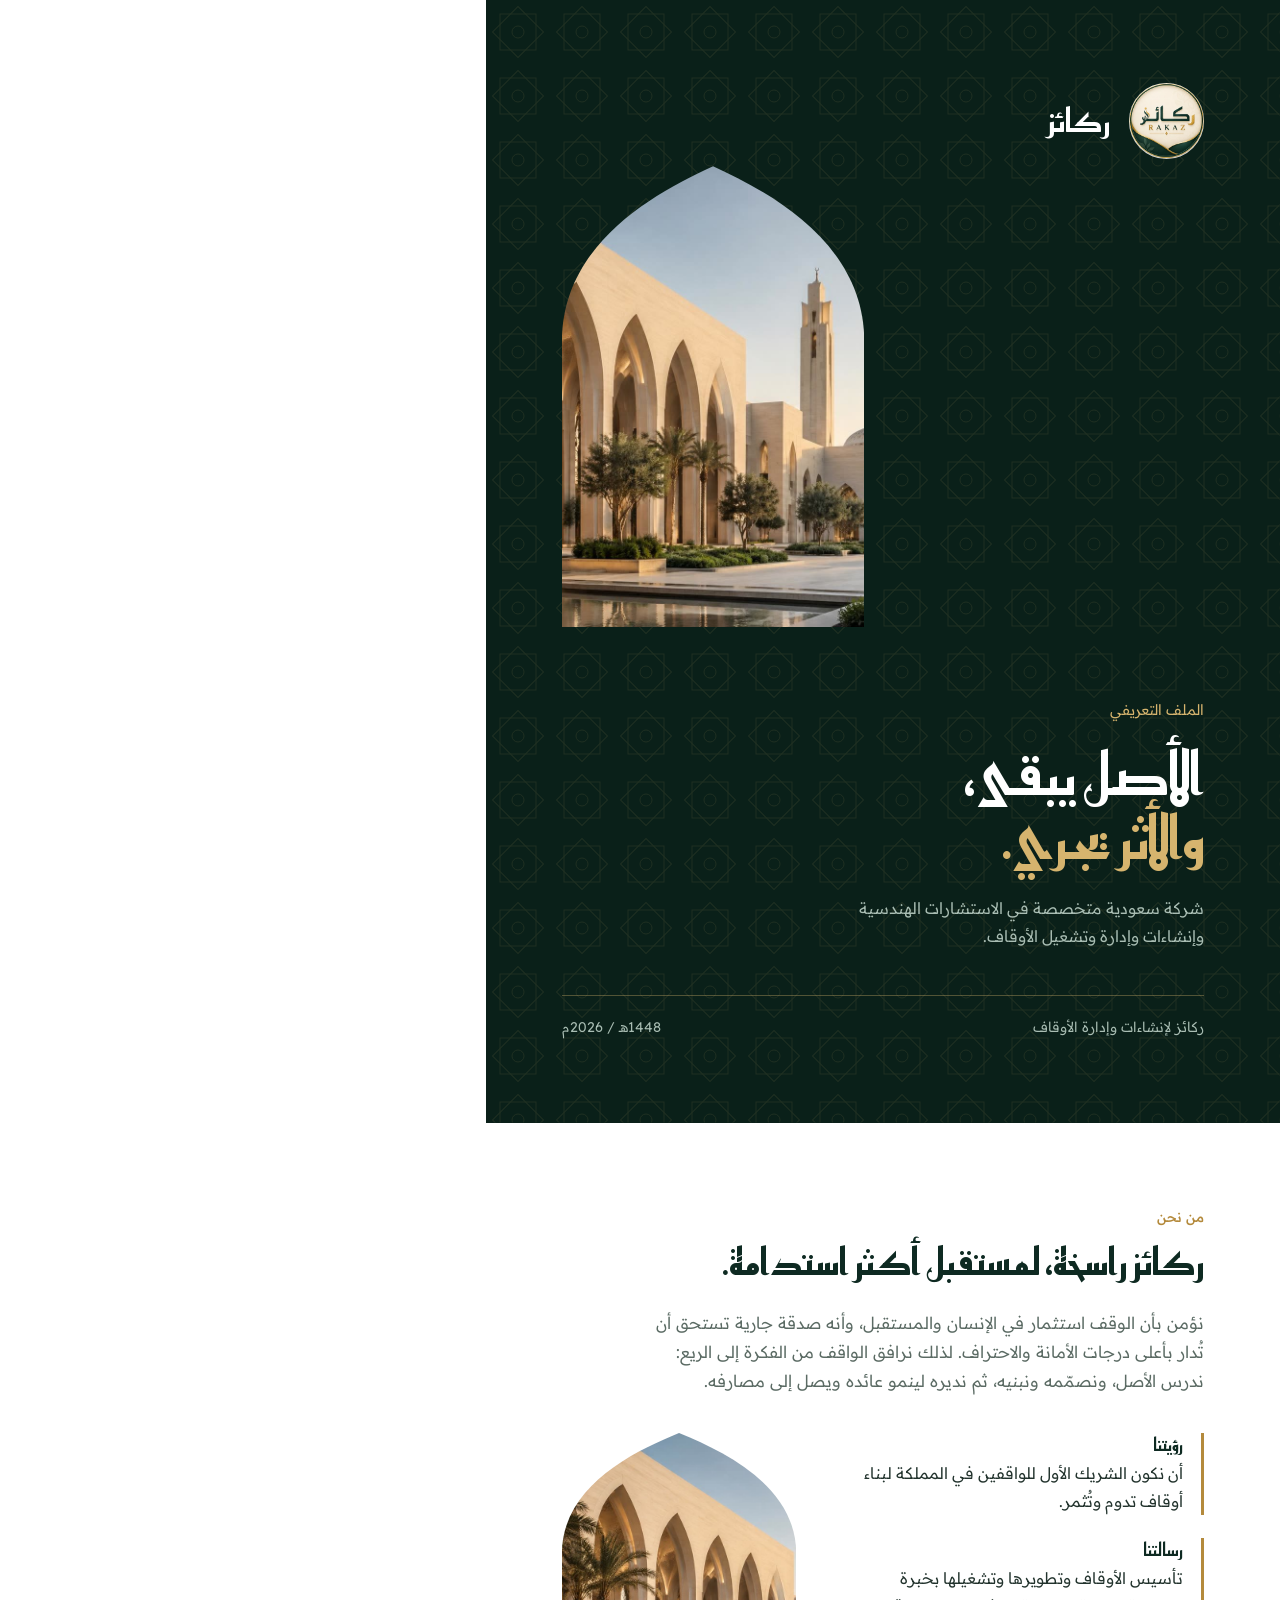
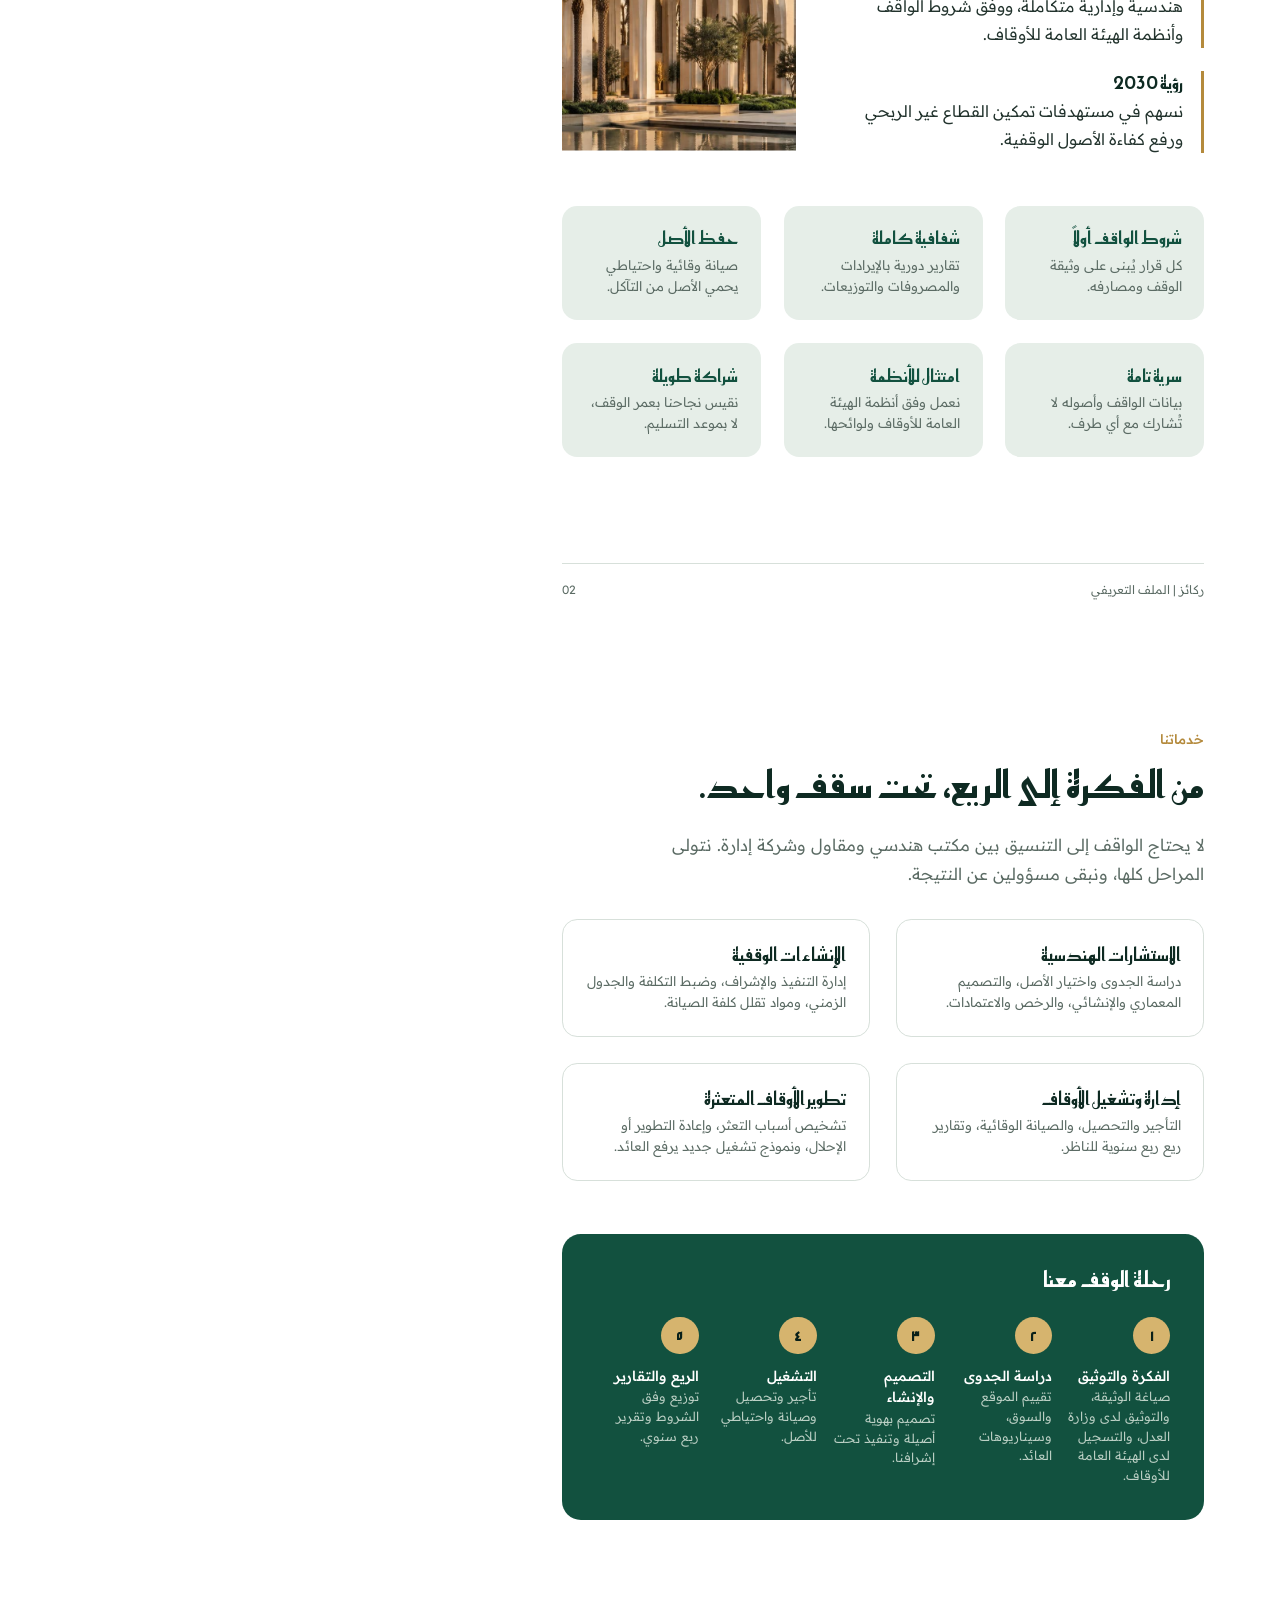
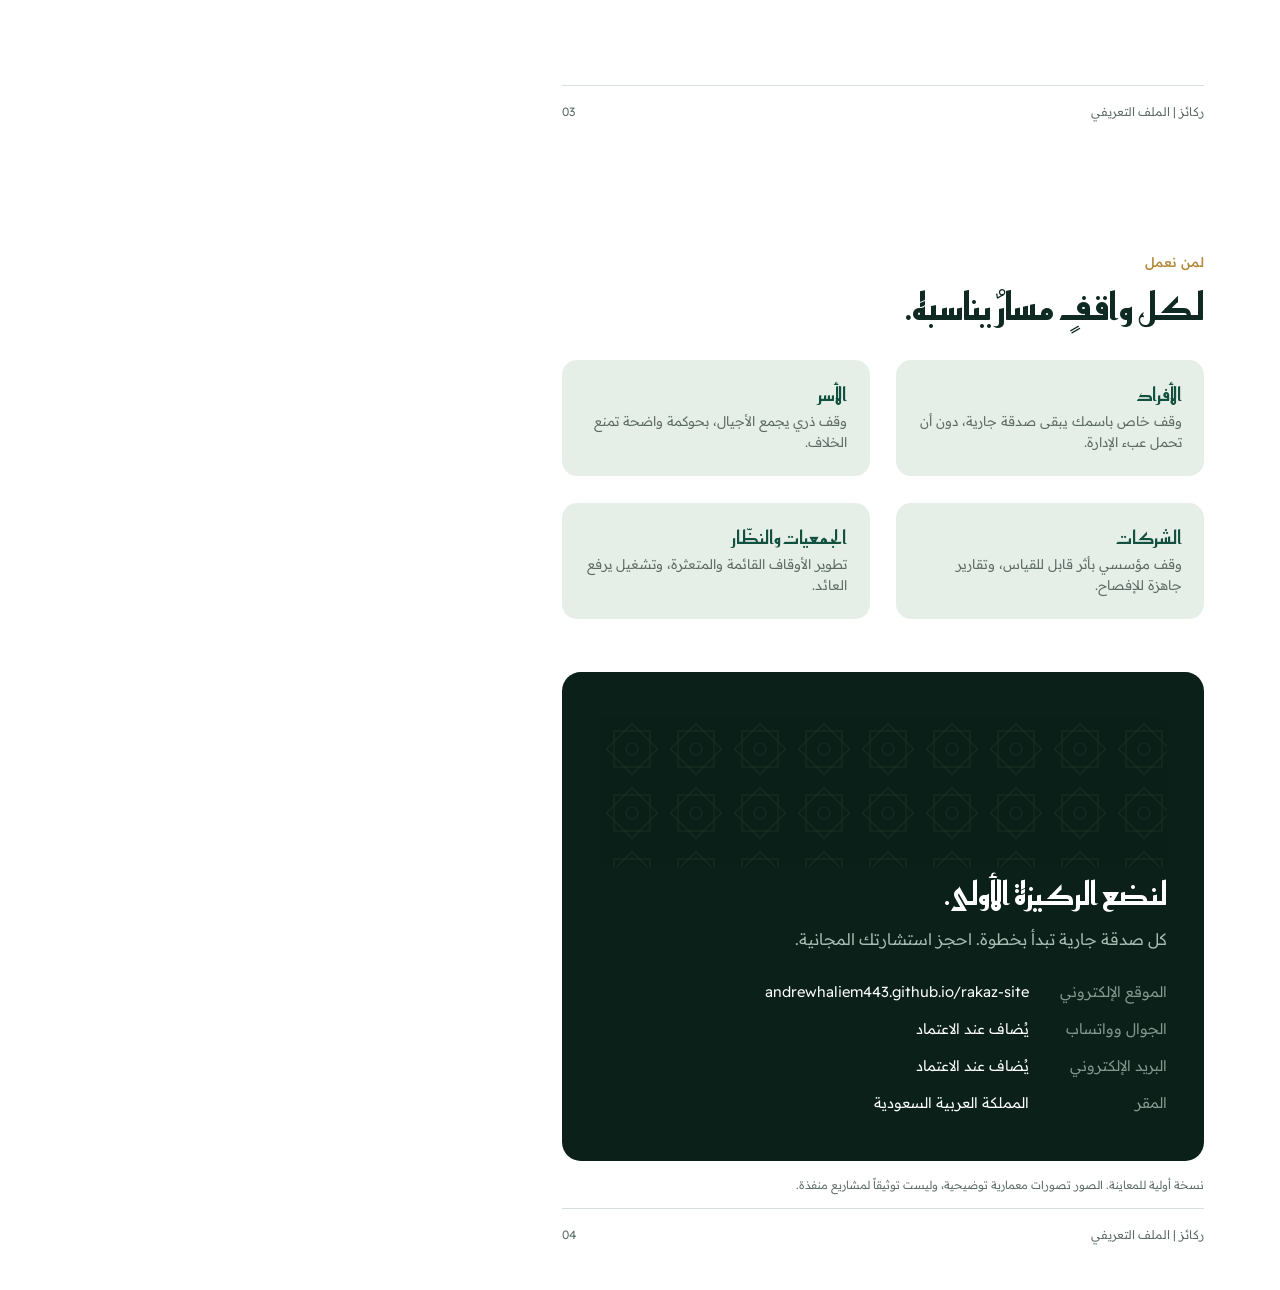
==== profile-src.html @ 399a4e0a "Add sector-inspired ideas: knowledge center, struggling awqaf service, official authorities, reward " ====
<!doctype html>
<html lang="ar" dir="rtl">
<head>
<meta charset="utf-8">
<title>ركائز | الملف التعريفي</title>
<link href="https://fonts.googleapis.com/css2?family=Reem+Kufi:wght@400..700&family=Readex+Pro:wght@300..600&display=swap" rel="stylesheet">
<style>
@page{size:A4;margin:0}
:root{--ink:#0e2a22;--emerald:#12513f;--deep:#0a2019;--brass:#b48a3c;--brass-2:#d6b46e;--sage:#e6eee8;--muted:#5b6b64;--line:#d7e0da}
*{box-sizing:border-box;margin:0;padding:0;-webkit-print-color-adjust:exact;print-color-adjust:exact}
body{font-family:"Readex Pro",sans-serif;color:#22332d;font-weight:350;font-size:12pt;line-height:1.75}
h1,h2,h3{font-family:"Reem Kufi",sans-serif;font-weight:600;color:var(--ink);line-height:1.2}
.page{width:210mm;height:297mm;position:relative;overflow:hidden;page-break-after:always;padding:22mm 20mm}
.page:last-child{page-break-after:auto}
.arch{clip-path:url(#arch)}
.pat{position:absolute;inset:0;width:100%;height:100%}
.foot{position:absolute;bottom:12mm;inset-inline:20mm;display:flex;justify-content:space-between;font-size:9pt;color:var(--muted);border-top:1px solid var(--line);padding-top:4mm}
/* cover */
.cover{background:var(--deep);color:#dfe8e2;display:flex;flex-direction:column;justify-content:flex-start}
.cover .txt{margin-top:auto;margin-bottom:12mm}
.cover .pat{opacity:.1}
.cover>*:not(.photo):not(.pat){position:relative}
.cover .top{display:flex;align-items:center;gap:5mm}
.cover .top img{width:20mm;height:20mm;border-radius:50%}
.cover .top b{font-family:"Reem Kufi";font-size:24pt;color:#fff;font-weight:500}
.cover .photo{position:absolute;top:44mm;left:20mm;width:80mm;height:122mm;background:url(img/hero.jpg) 38% center/cover}
.cover h1{color:#fff;font-size:44pt;line-height:1.1;max-width:95mm}
.cover h1 span{display:block;color:var(--brass-2)}
.cover .meta{display:flex;justify-content:space-between;font-size:10.5pt;color:#a9bdb3;border-top:1px solid rgba(214,180,110,.35);padding-top:5mm}
/* inner */
.kicker{font-size:10pt;color:var(--brass);font-weight:500;margin-bottom:3mm}
h2{font-size:28pt;margin-bottom:6mm}
.lead{font-size:12.5pt;color:var(--muted);max-width:150mm}
.two{display:grid;grid-template-columns:1fr 62mm;gap:12mm;margin-top:10mm;align-items:start}
.two .img{height:84mm;background:url(img/arches.jpg) center/cover}
.vm{display:grid;gap:6mm}
.vm div{border-inline-start:2.5pt solid var(--brass);padding-inline-start:5mm}
.vm h3{font-size:14pt;margin-bottom:1mm}
.vals{display:grid;grid-template-columns:repeat(3,1fr);gap:6mm;margin-top:14mm}
.vals div{background:var(--sage);border-radius:4mm;padding:6mm}
.vals h3{font-size:13pt;color:var(--emerald);margin-bottom:1.5mm}
.vals p{font-size:10pt;color:var(--muted);line-height:1.6}
.svcs{display:grid;grid-template-columns:1fr 1fr;gap:7mm;margin-top:8mm}
.svcs div{border:1px solid var(--line);border-radius:4mm;padding:6mm}
.svcs h3{font-size:14pt;margin-bottom:1.5mm}
.svcs p{font-size:10pt;color:var(--muted);line-height:1.6}
.journey{margin-top:14mm;background:var(--emerald);border-radius:5mm;padding:9mm;color:#dfe8e2}
.journey h3{color:#fff;font-size:16pt;margin-bottom:6mm}
.steps{display:grid;grid-template-columns:repeat(5,1fr);gap:4mm}
.steps div{font-size:9.5pt;line-height:1.55;color:#bcd0c5}
.steps b{display:grid;place-items:center;width:10mm;height:10mm;border-radius:50%;background:var(--brass-2);color:var(--deep);font-family:"Reem Kufi";font-size:12pt;margin-bottom:3mm}
.steps strong{display:block;color:#fff;font-weight:500;font-size:10.5pt}
.aud{display:grid;grid-template-columns:1fr 1fr;gap:7mm;margin-top:8mm}
.aud div{padding:6mm;border-radius:4mm;background:var(--sage)}
.aud h3{font-size:14pt;color:var(--emerald);margin-bottom:1.5mm}
.aud p{font-size:10pt;color:var(--muted);line-height:1.6}
.close{margin-top:14mm;background:var(--deep);color:#dfe8e2;border-radius:5mm;padding:12mm 10mm;position:relative;overflow:hidden}
.close .pat{opacity:.1}
.close>*{position:relative}
.close h2{color:#fff;font-size:24pt;margin-bottom:3mm}
.close p{color:#a9bdb3}
.close dl{display:grid;grid-template-columns:auto 1fr;gap:3mm 8mm;margin-top:7mm;font-size:11pt}
.close dt{color:#86998f}.close dd{color:#fff}
.note{font-size:8.5pt;color:var(--muted);margin-top:4mm}
</style>
</head>
<body>
<svg width="0" height="0" style="position:absolute" aria-hidden="true">
  <clipPath id="arch" clipPathUnits="objectBoundingBox"><path d="M0,1 L0,.38 C0,.17 .3,.06 .5,0 C.7,.06 1,.17 1,.38 L1,1 Z"/></clipPath>
  <pattern id="khatam" width="64" height="64" patternUnits="userSpaceOnUse"><g fill="none" stroke="#d6b46e" stroke-width="1"><rect x="14" y="14" width="36" height="36"/><rect x="14" y="14" width="36" height="36" transform="rotate(45 32 32)"/><circle cx="32" cy="32" r="6"/></g></pattern>
</svg>

<section class="page cover">
  <svg class="pat"><rect width="100%" height="100%" fill="url(#khatam)"/></svg>
  <div class="top"><img src="img/logo.jpg" alt=""><b>ركائز</b></div>
  <div class="photo arch"></div>
  <div class="txt">
    <p style="color:var(--brass-2);font-size:11pt;margin-bottom:5mm">الملف التعريفي</p>
    <h1>الأصل يبقى،<span>والأثر يجري.</span></h1>
    <p style="max-width:95mm;margin-top:6mm;color:#a9bdb3">شركة سعودية متخصصة في الاستشارات الهندسية وإنشاءات وإدارة وتشغيل الأوقاف.</p>
  </div>
  <div class="meta"><span>ركائز لإنشاءات وإدارة الأوقاف</span><span>1448هـ / 2026م</span></div>
</section>

<section class="page">
  <p class="kicker">من نحن</p>
  <h2>ركائز راسخة، لمستقبل أكثر استدامة.</h2>
  <p class="lead">نؤمن بأن الوقف استثمار في الإنسان والمستقبل، وأنه صدقة جارية تستحق أن تُدار بأعلى درجات الأمانة والاحتراف. لذلك نرافق الواقف من الفكرة إلى الريع: ندرس الأصل، ونصمّمه ونبنيه، ثم نديره لينمو عائده ويصل إلى مصارفه.</p>
  <div class="two">
    <div class="vm">
      <div><h3>رؤيتنا</h3><p>أن نكون الشريك الأول للواقفين في المملكة لبناء أوقاف تدوم وتُثمر.</p></div>
      <div><h3>رسالتنا</h3><p>تأسيس الأوقاف وتطويرها وتشغيلها بخبرة هندسية وإدارية متكاملة، ووفق شروط الواقف وأنظمة الهيئة العامة للأوقاف.</p></div>
      <div><h3>رؤية 2030</h3><p>نسهم في مستهدفات تمكين القطاع غير الربحي ورفع كفاءة الأصول الوقفية.</p></div>
    </div>
    <div class="img arch"></div>
  </div>
  <div class="vals">
    <div><h3>شروط الواقف أولاً</h3><p>كل قرار يُبنى على وثيقة الوقف ومصارفه.</p></div>
    <div><h3>شفافية كاملة</h3><p>تقارير دورية بالإيرادات والمصروفات والتوزيعات.</p></div>
    <div><h3>حفظ الأصل</h3><p>صيانة وقائية واحتياطي يحمي الأصل من التآكل.</p></div>
    <div><h3>سرية تامة</h3><p>بيانات الواقف وأصوله لا تُشارك مع أي طرف.</p></div>
    <div><h3>امتثال للأنظمة</h3><p>نعمل وفق أنظمة الهيئة العامة للأوقاف ولوائحها.</p></div>
    <div><h3>شراكة طويلة</h3><p>نقيس نجاحنا بعمر الوقف، لا بموعد التسليم.</p></div>
  </div>
  <div class="foot"><span>ركائز | الملف التعريفي</span><span>02</span></div>
</section>

<section class="page">
  <p class="kicker">خدماتنا</p>
  <h2>من الفكرة إلى الريع، تحت سقف واحد.</h2>
  <p class="lead">لا يحتاج الواقف إلى التنسيق بين مكتب هندسي ومقاول وشركة إدارة. نتولى المراحل كلها، ونبقى مسؤولين عن النتيجة.</p>
  <div class="svcs">
    <div><h3>الاستشارات الهندسية</h3><p>دراسة الجدوى واختيار الأصل، والتصميم المعماري والإنشائي، والرخص والاعتمادات.</p></div>
    <div><h3>الإنشاءات الوقفية</h3><p>إدارة التنفيذ والإشراف، وضبط التكلفة والجدول الزمني، ومواد تقلل كلفة الصيانة.</p></div>
    <div><h3>إدارة وتشغيل الأوقاف</h3><p>التأجير والتحصيل، والصيانة الوقائية، وتقارير ريع ربع سنوية للناظر.</p></div>
    <div><h3>تطوير الأوقاف المتعثرة</h3><p>تشخيص أسباب التعثر، وإعادة التطوير أو الإحلال، ونموذج تشغيل جديد يرفع العائد.</p></div>
  </div>
  <div class="journey">
    <h3>رحلة الوقف معنا</h3>
    <div class="steps">
      <div><b>١</b><strong>الفكرة والتوثيق</strong>صياغة الوثيقة، والتوثيق لدى وزارة العدل، والتسجيل لدى الهيئة العامة للأوقاف.</div>
      <div><b>٢</b><strong>دراسة الجدوى</strong>تقييم الموقع والسوق، وسيناريوهات العائد.</div>
      <div><b>٣</b><strong>التصميم والإنشاء</strong>تصميم بهوية أصيلة وتنفيذ تحت إشرافنا.</div>
      <div><b>٤</b><strong>التشغيل</strong>تأجير وتحصيل وصيانة واحتياطي للأصل.</div>
      <div><b>٥</b><strong>الريع والتقارير</strong>توزيع وفق الشروط وتقرير ربع سنوي.</div>
    </div>
  </div>
  <div class="foot"><span>ركائز | الملف التعريفي</span><span>03</span></div>
</section>

<section class="page">
  <p class="kicker">لمن نعمل</p>
  <h2>لكل واقفٍ مسارٌ يناسبه.</h2>
  <div class="aud">
    <div><h3>الأفراد</h3><p>وقف خاص باسمك يبقى صدقة جارية، دون أن تحمل عبء الإدارة.</p></div>
    <div><h3>الأسر</h3><p>وقف ذري يجمع الأجيال، بحوكمة واضحة تمنع الخلاف.</p></div>
    <div><h3>الشركات</h3><p>وقف مؤسسي بأثر قابل للقياس، وتقارير جاهزة للإفصاح.</p></div>
    <div><h3>الجمعيات والنظّار</h3><p>تطوير الأوقاف القائمة والمتعثرة، وتشغيل يرفع العائد.</p></div>
  </div>
  <div class="close">
    <svg class="pat"><rect width="100%" height="100%" fill="url(#khatam)"/></svg>
    <h2>لنضع الركيزة الأولى.</h2>
    <p>كل صدقة جارية تبدأ بخطوة. احجز استشارتك المجانية.</p>
    <dl>
      <dt>الموقع الإلكتروني</dt><dd dir="ltr" style="text-align:right">andrewhaliem443.github.io/rakaz-site</dd>
      <dt>الجوال وواتساب</dt><dd>يُضاف عند الاعتماد</dd>
      <dt>البريد الإلكتروني</dt><dd>يُضاف عند الاعتماد</dd>
      <dt>المقر</dt><dd>المملكة العربية السعودية</dd>
    </dl>
  </div>
  <p class="note">نسخة أولية للمعاينة. الصور تصورات معمارية توضيحية، وليست توثيقاً لمشاريع منفذة.</p>
  <div class="foot"><span>ركائز | الملف التعريفي</span><span>04</span></div>
</section>
</body>
</html>
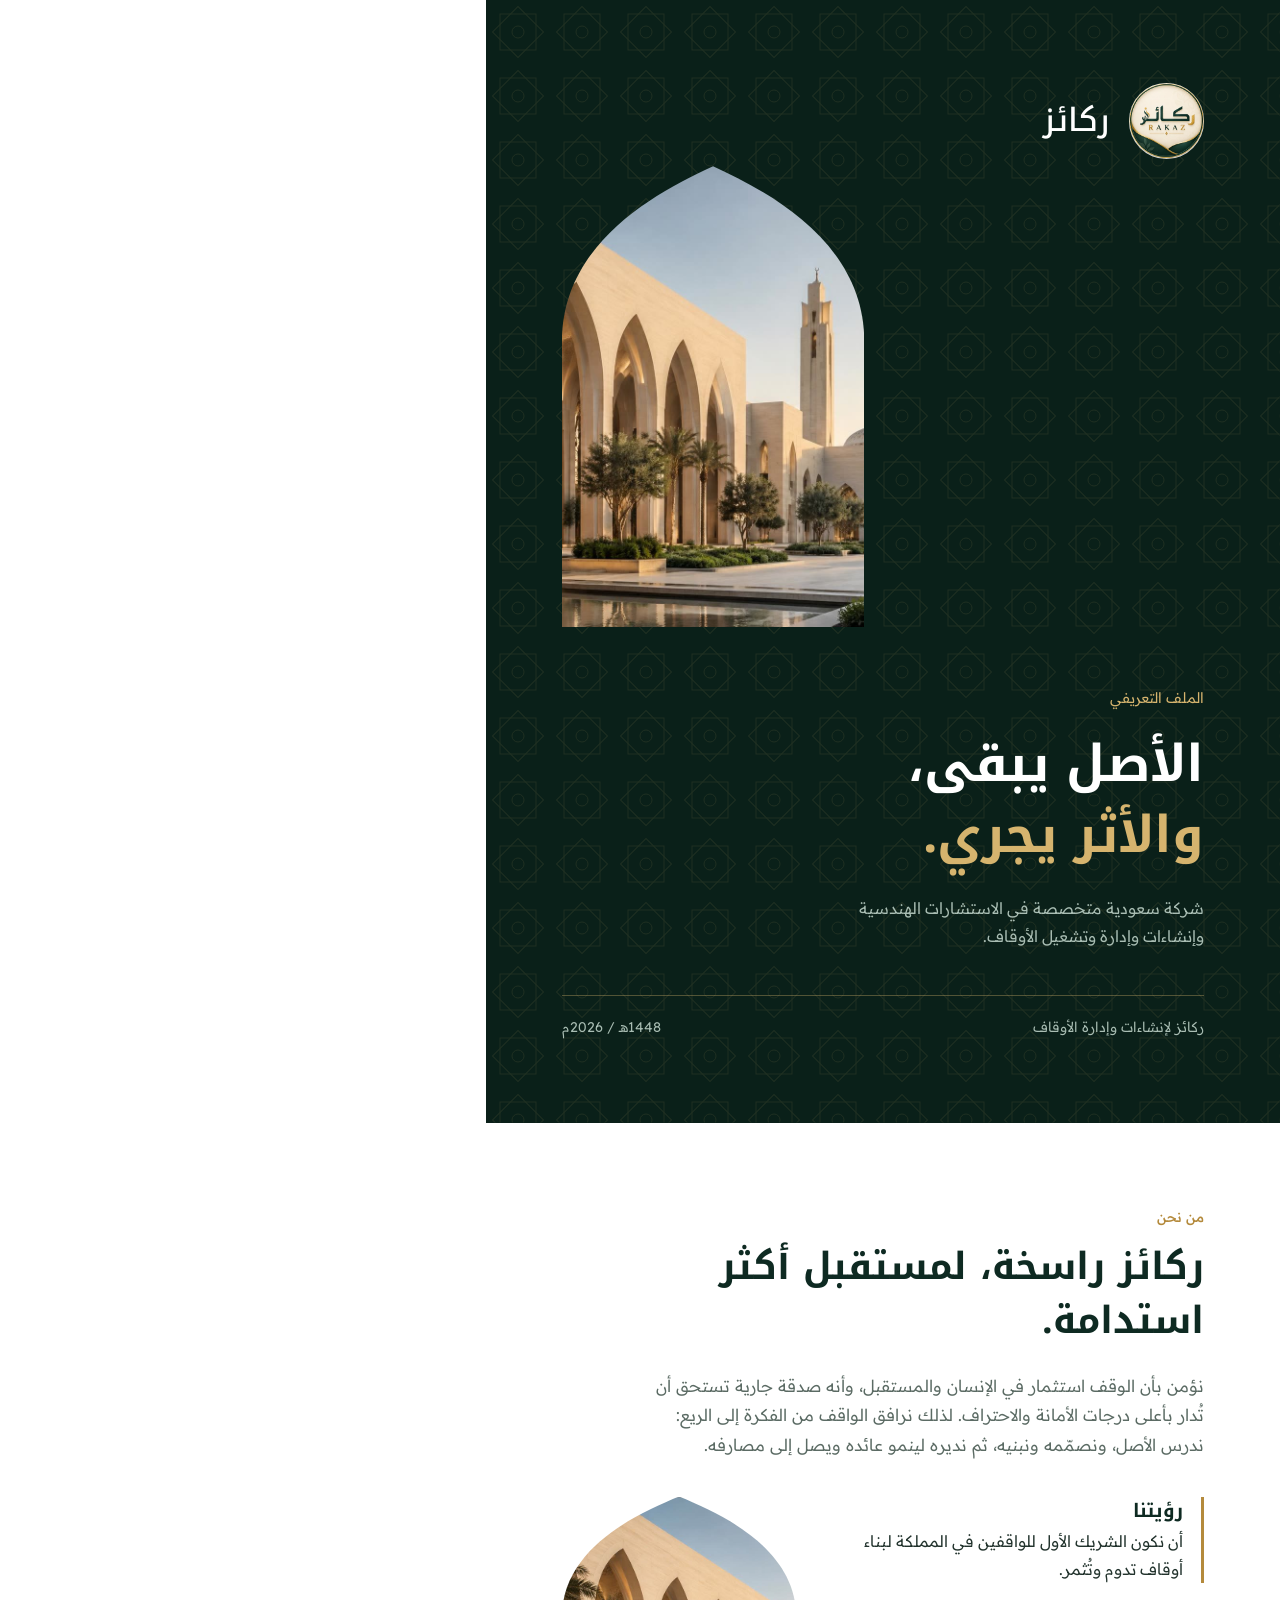
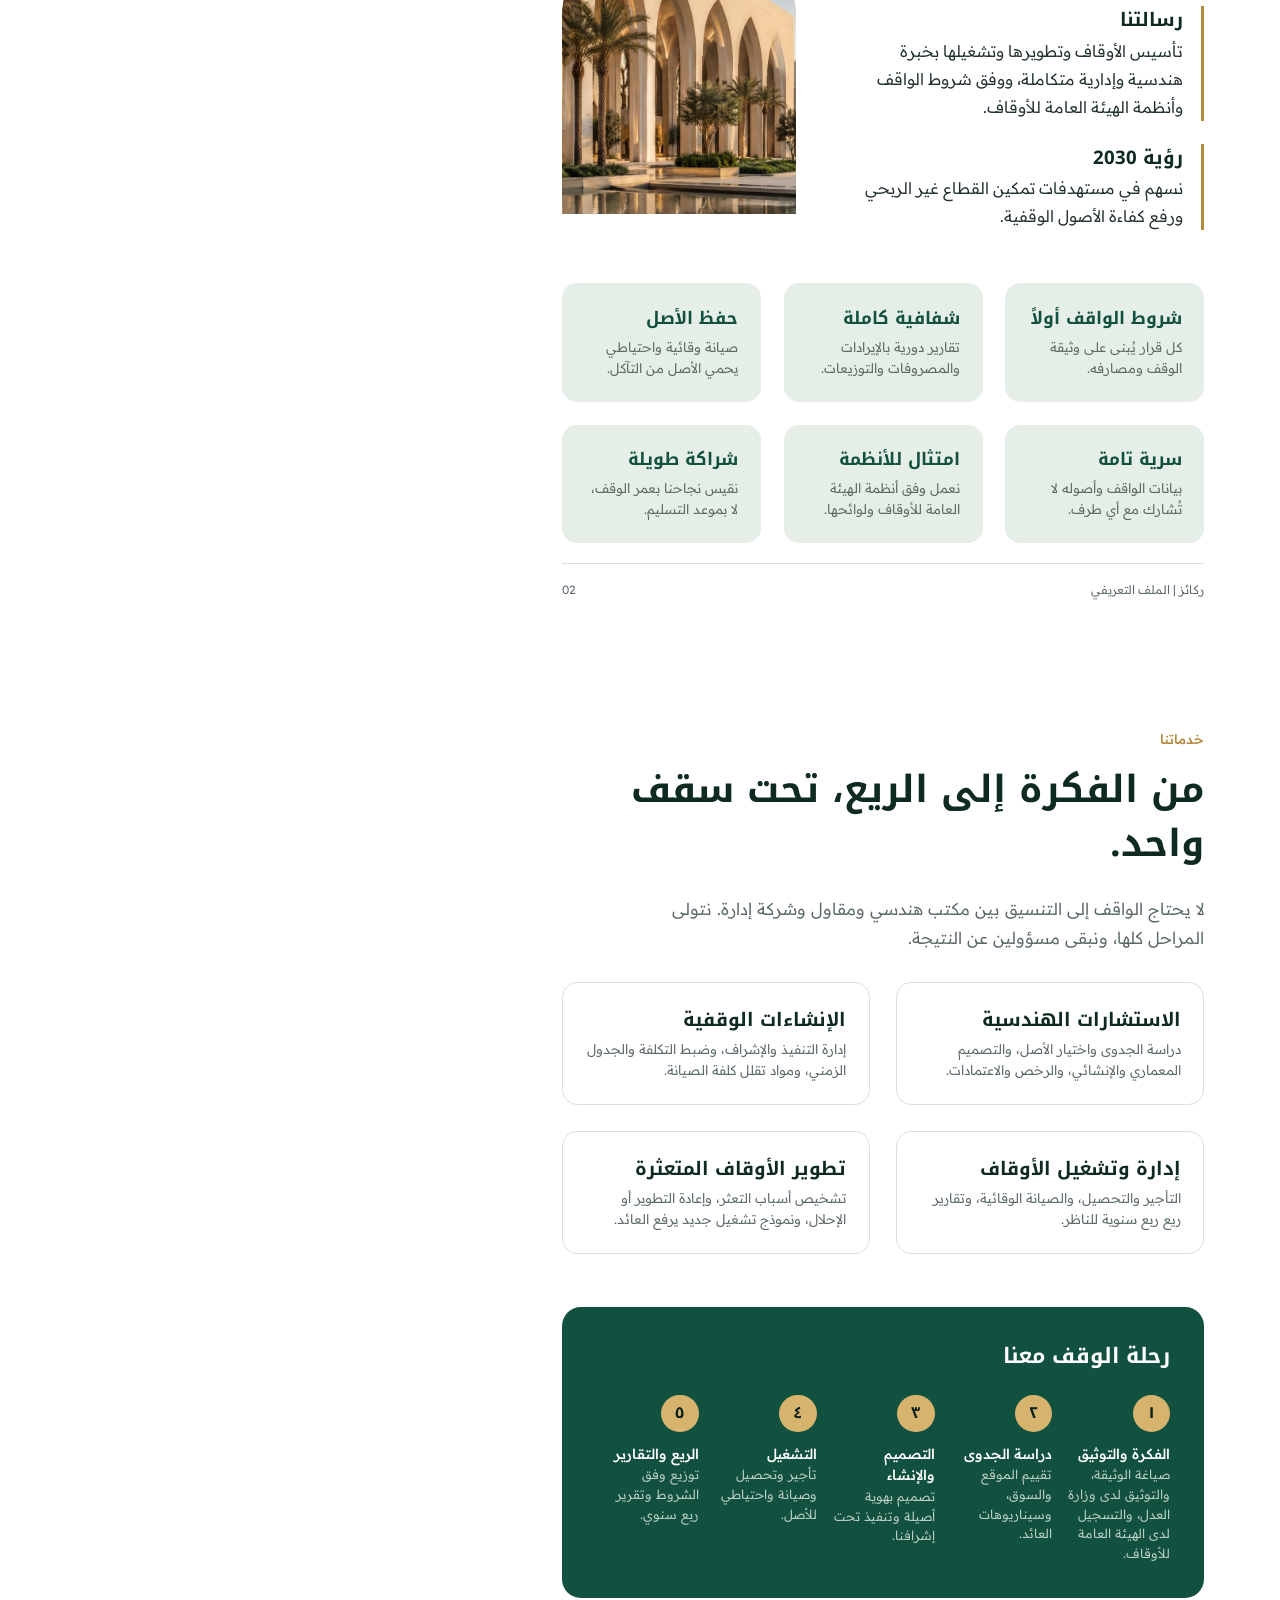
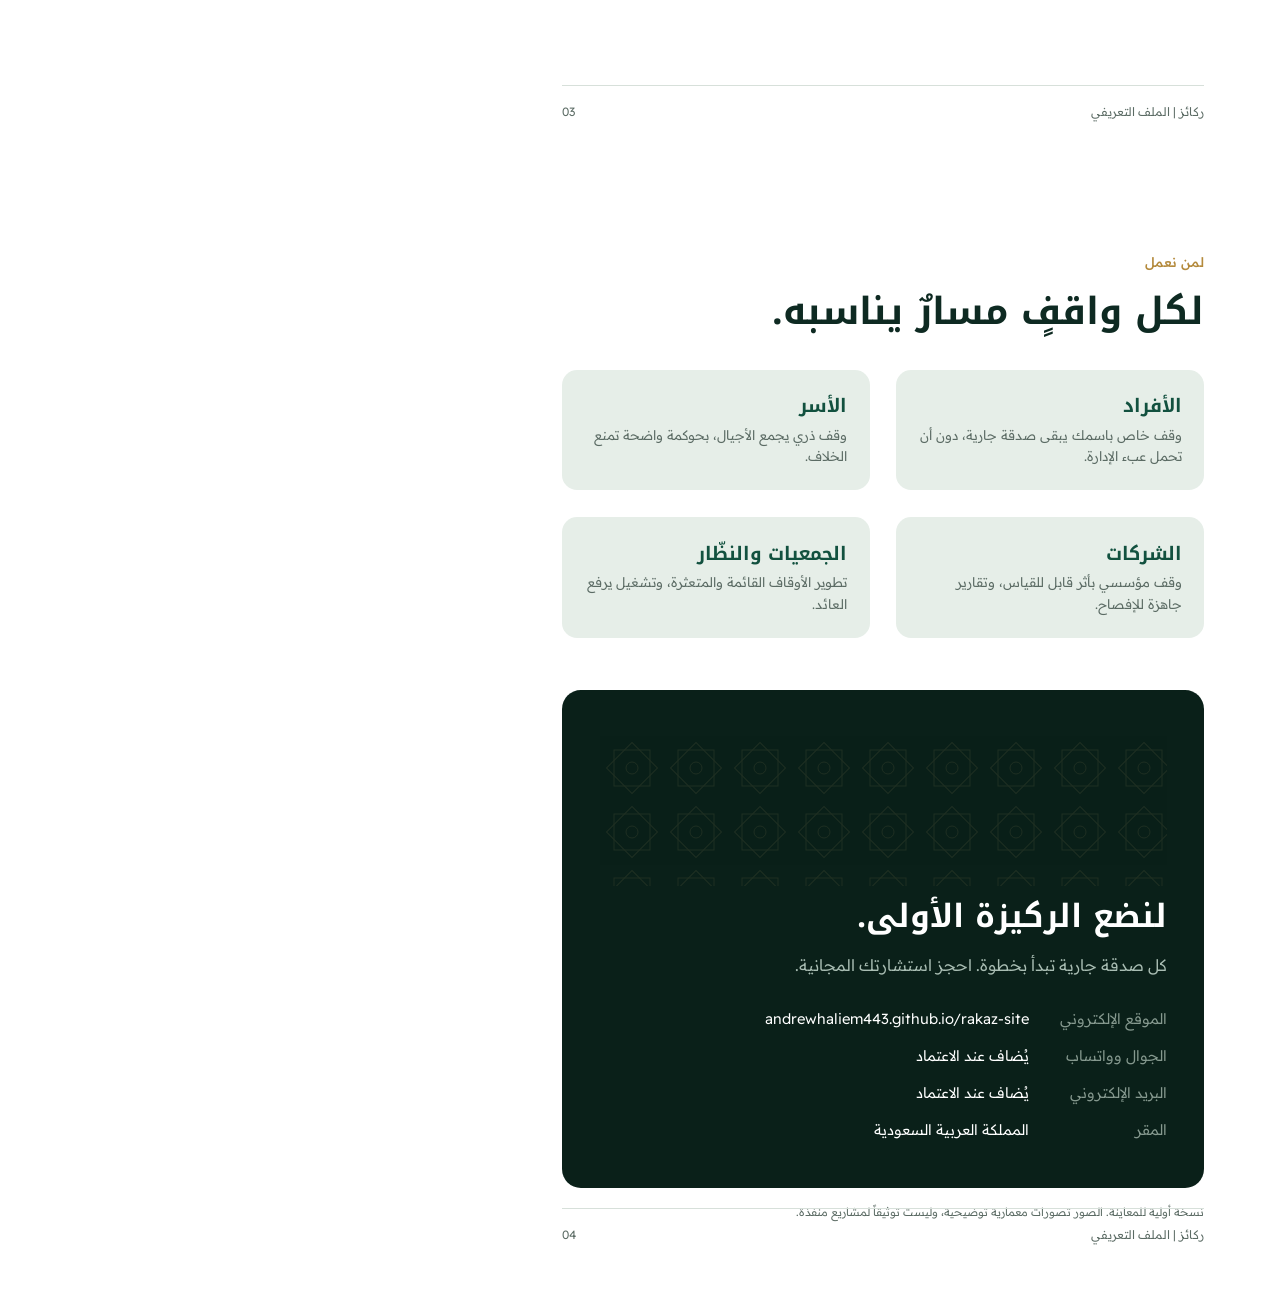
==== commit b047d7a4: "Switch headings to simpler Noto Kufi Arabic Co-Authored-By: Claude Opus 5.5 (1M context) <noreply@an" ====
--- a/profile-src.html
+++ b/profile-src.html
@@ -3,13 +3,13 @@
 <head>
 <meta charset="utf-8">
 <title>ركائز | الملف التعريفي</title>
-<link href="https://fonts.googleapis.com/css2?family=Reem+Kufi:wght@400..700&family=Readex+Pro:wght@300..600&display=swap" rel="stylesheet">
+<link href="https://fonts.googleapis.com/css2?family=Noto+Kufi+Arabic:wght@400..800&family=Readex+Pro:wght@300..600&display=swap" rel="stylesheet">
 <style>
 @page{size:A4;margin:0}
 :root{--ink:#0e2a22;--emerald:#12513f;--deep:#0a2019;--brass:#b48a3c;--brass-2:#d6b46e;--sage:#e6eee8;--muted:#5b6b64;--line:#d7e0da}
 *{box-sizing:border-box;margin:0;padding:0;-webkit-print-color-adjust:exact;print-color-adjust:exact}
 body{font-family:"Readex Pro",sans-serif;color:#22332d;font-weight:350;font-size:12pt;line-height:1.75}
-h1,h2,h3{font-family:"Reem Kufi",sans-serif;font-weight:600;color:var(--ink);line-height:1.2}
+h1,h2,h3{font-family:"Noto Kufi Arabic",sans-serif;font-weight:700;color:var(--ink);line-height:1.45}
 .page{width:210mm;height:297mm;position:relative;overflow:hidden;page-break-after:always;padding:22mm 20mm}
 .page:last-child{page-break-after:auto}
 .arch{clip-path:url(#arch)}
@@ -22,9 +22,9 @@
 .cover>*:not(.photo):not(.pat){position:relative}
 .cover .top{display:flex;align-items:center;gap:5mm}
 .cover .top img{width:20mm;height:20mm;border-radius:50%}
-.cover .top b{font-family:"Reem Kufi";font-size:24pt;color:#fff;font-weight:500}
+.cover .top b{font-family:"Noto Kufi Arabic";font-size:24pt;color:#fff;font-weight:500}
 .cover .photo{position:absolute;top:44mm;left:20mm;width:80mm;height:122mm;background:url(img/hero.jpg) 38% center/cover}
-.cover h1{color:#fff;font-size:44pt;line-height:1.1;max-width:95mm}
+.cover h1{color:#fff;font-size:38pt;line-height:1.4;max-width:110mm}
 .cover h1 span{display:block;color:var(--brass-2)}
 .cover .meta{display:flex;justify-content:space-between;font-size:10.5pt;color:#a9bdb3;border-top:1px solid rgba(214,180,110,.35);padding-top:5mm}
 /* inner */
@@ -48,7 +48,7 @@
 .journey h3{color:#fff;font-size:16pt;margin-bottom:6mm}
 .steps{display:grid;grid-template-columns:repeat(5,1fr);gap:4mm}
 .steps div{font-size:9.5pt;line-height:1.55;color:#bcd0c5}
-.steps b{display:grid;place-items:center;width:10mm;height:10mm;border-radius:50%;background:var(--brass-2);color:var(--deep);font-family:"Reem Kufi";font-size:12pt;margin-bottom:3mm}
+.steps b{display:grid;place-items:center;width:10mm;height:10mm;border-radius:50%;background:var(--brass-2);color:var(--deep);font-family:"Noto Kufi Arabic";font-size:12pt;margin-bottom:3mm}
 .steps strong{display:block;color:#fff;font-weight:500;font-size:10.5pt}
 .aud{display:grid;grid-template-columns:1fr 1fr;gap:7mm;margin-top:8mm}
 .aud div{padding:6mm;border-radius:4mm;background:var(--sage)}
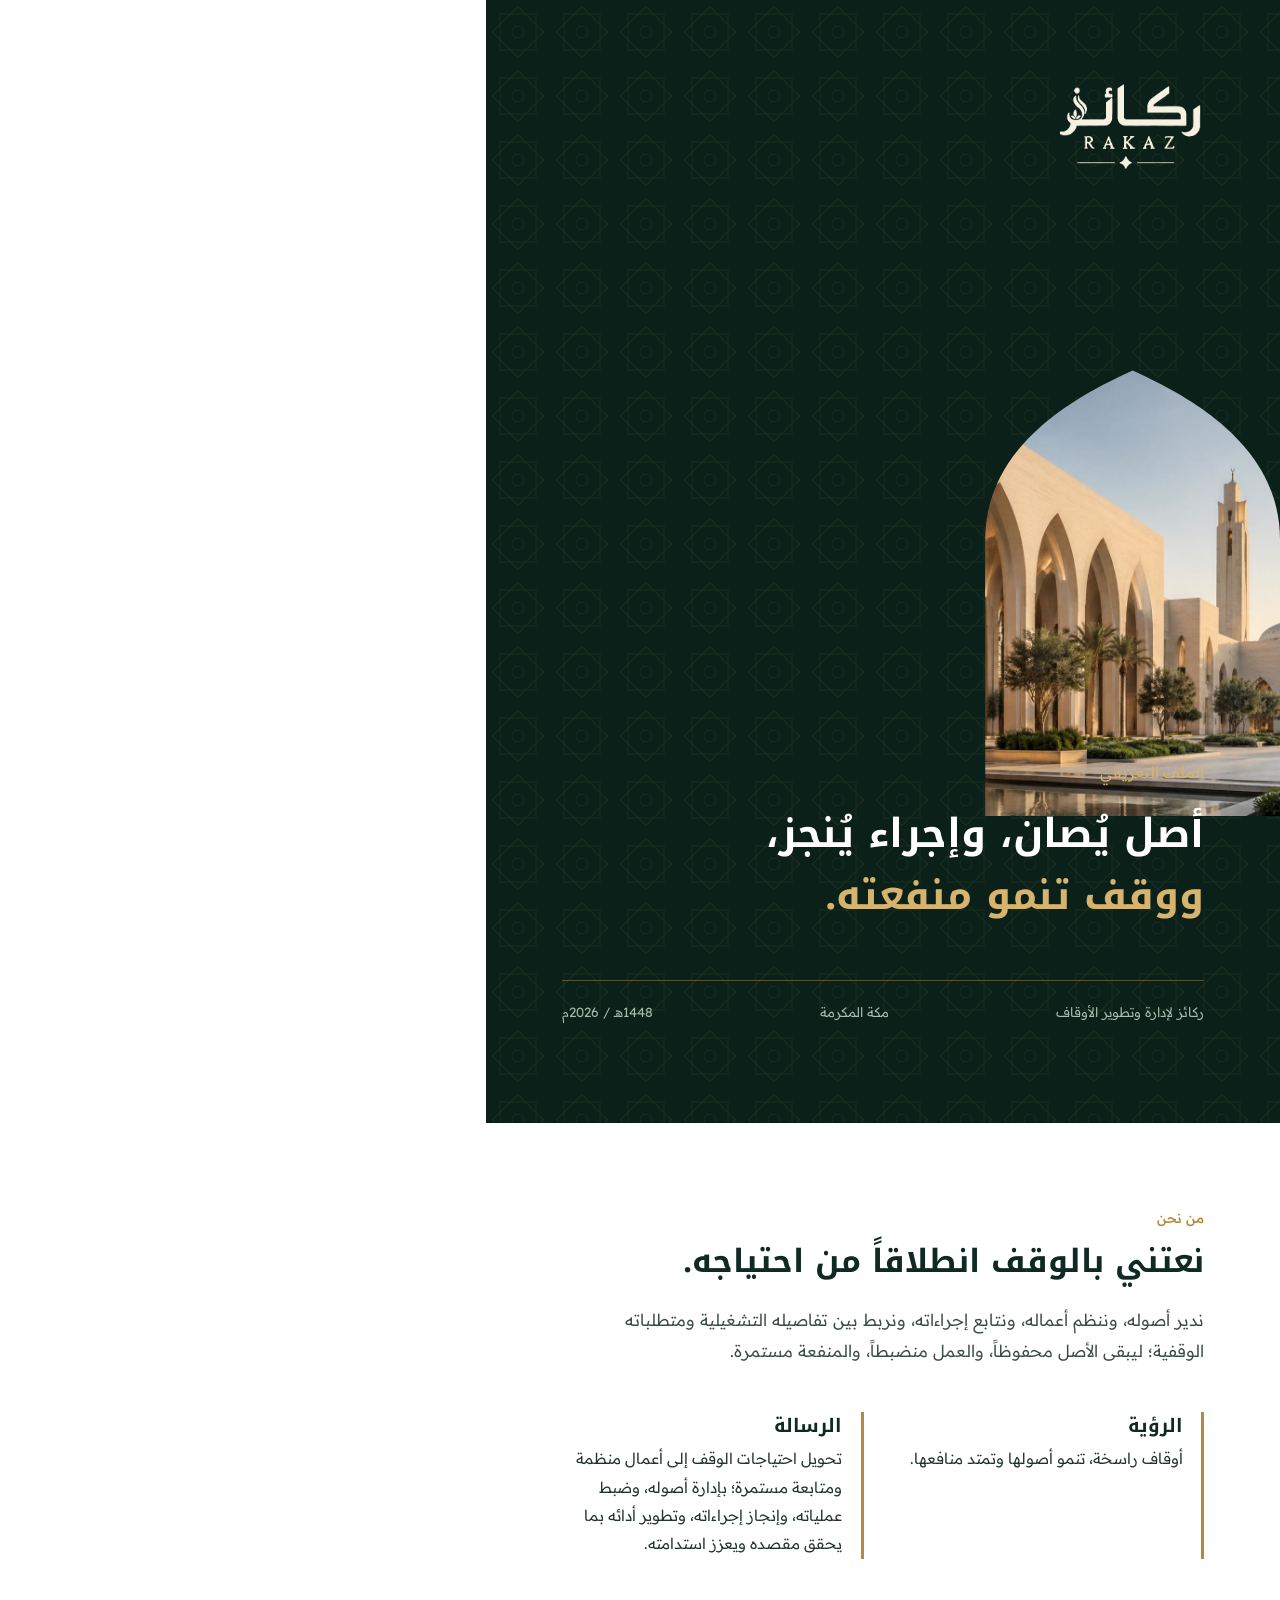
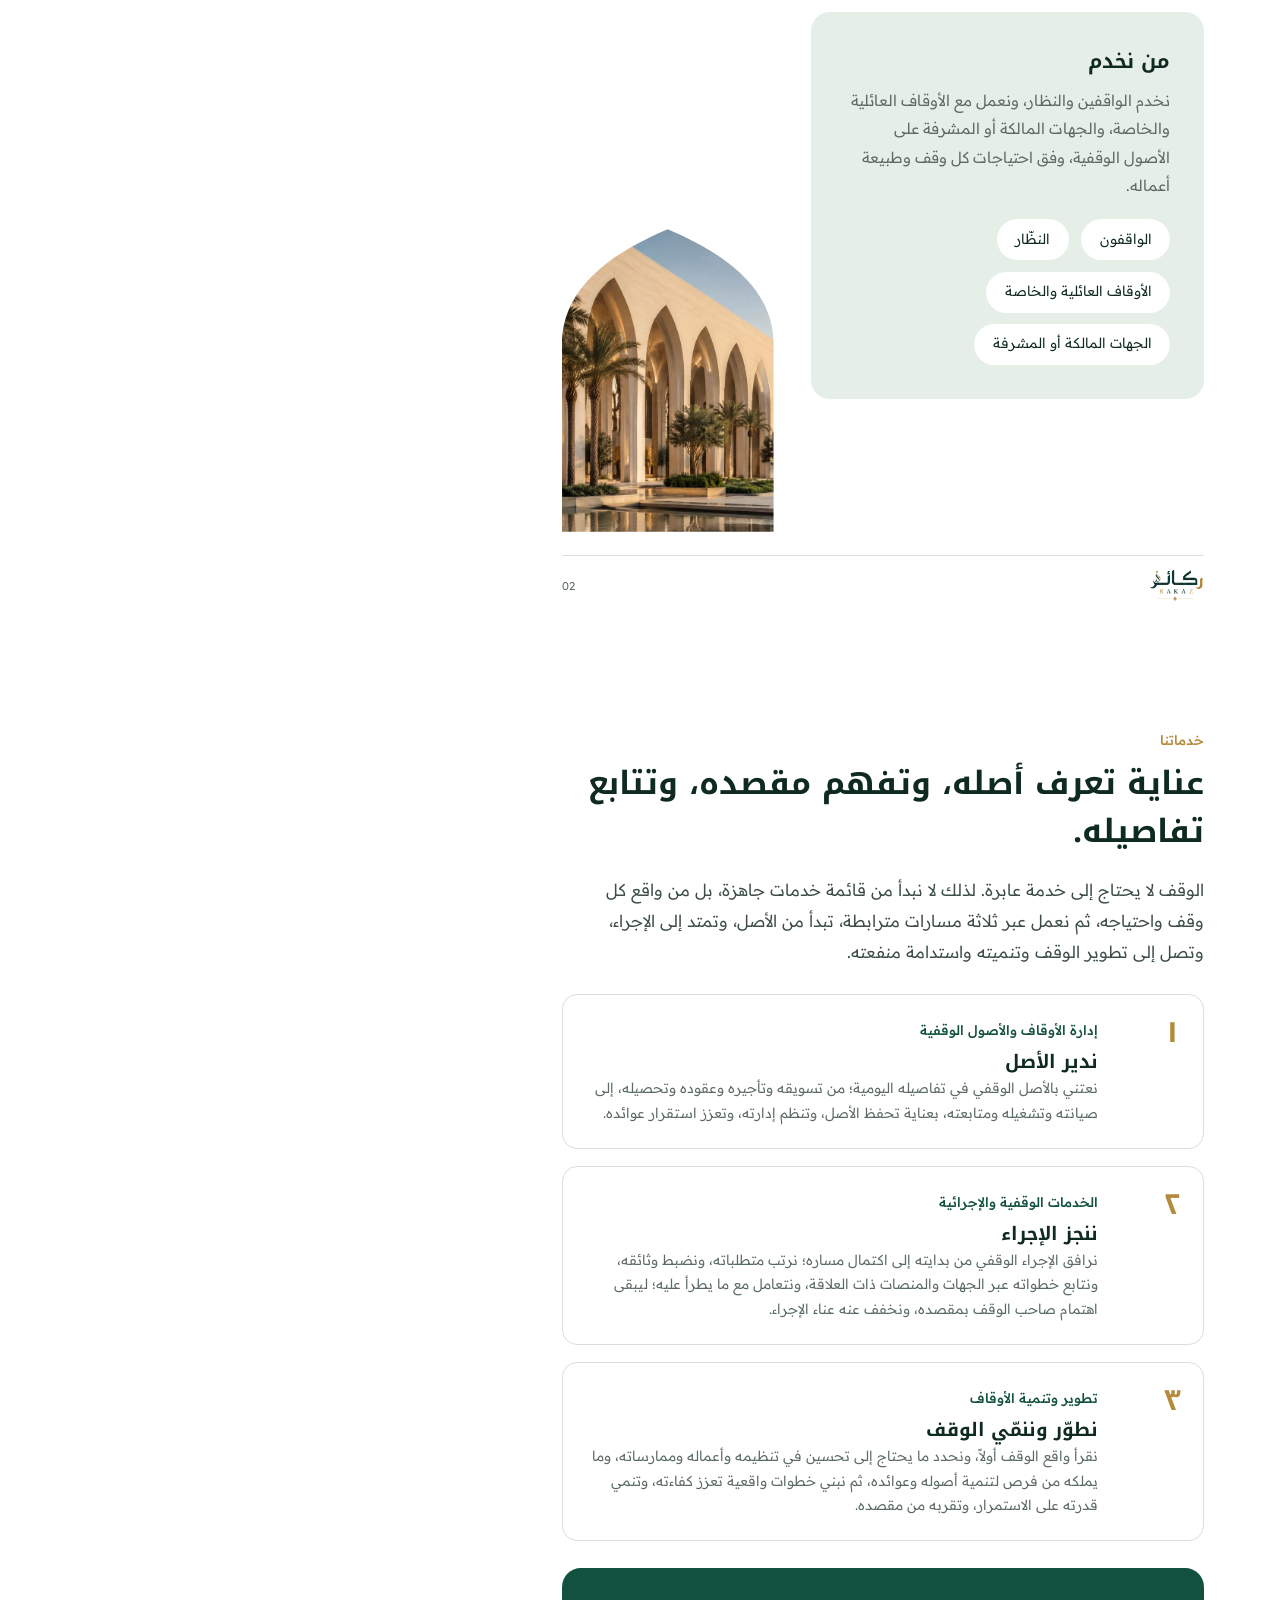
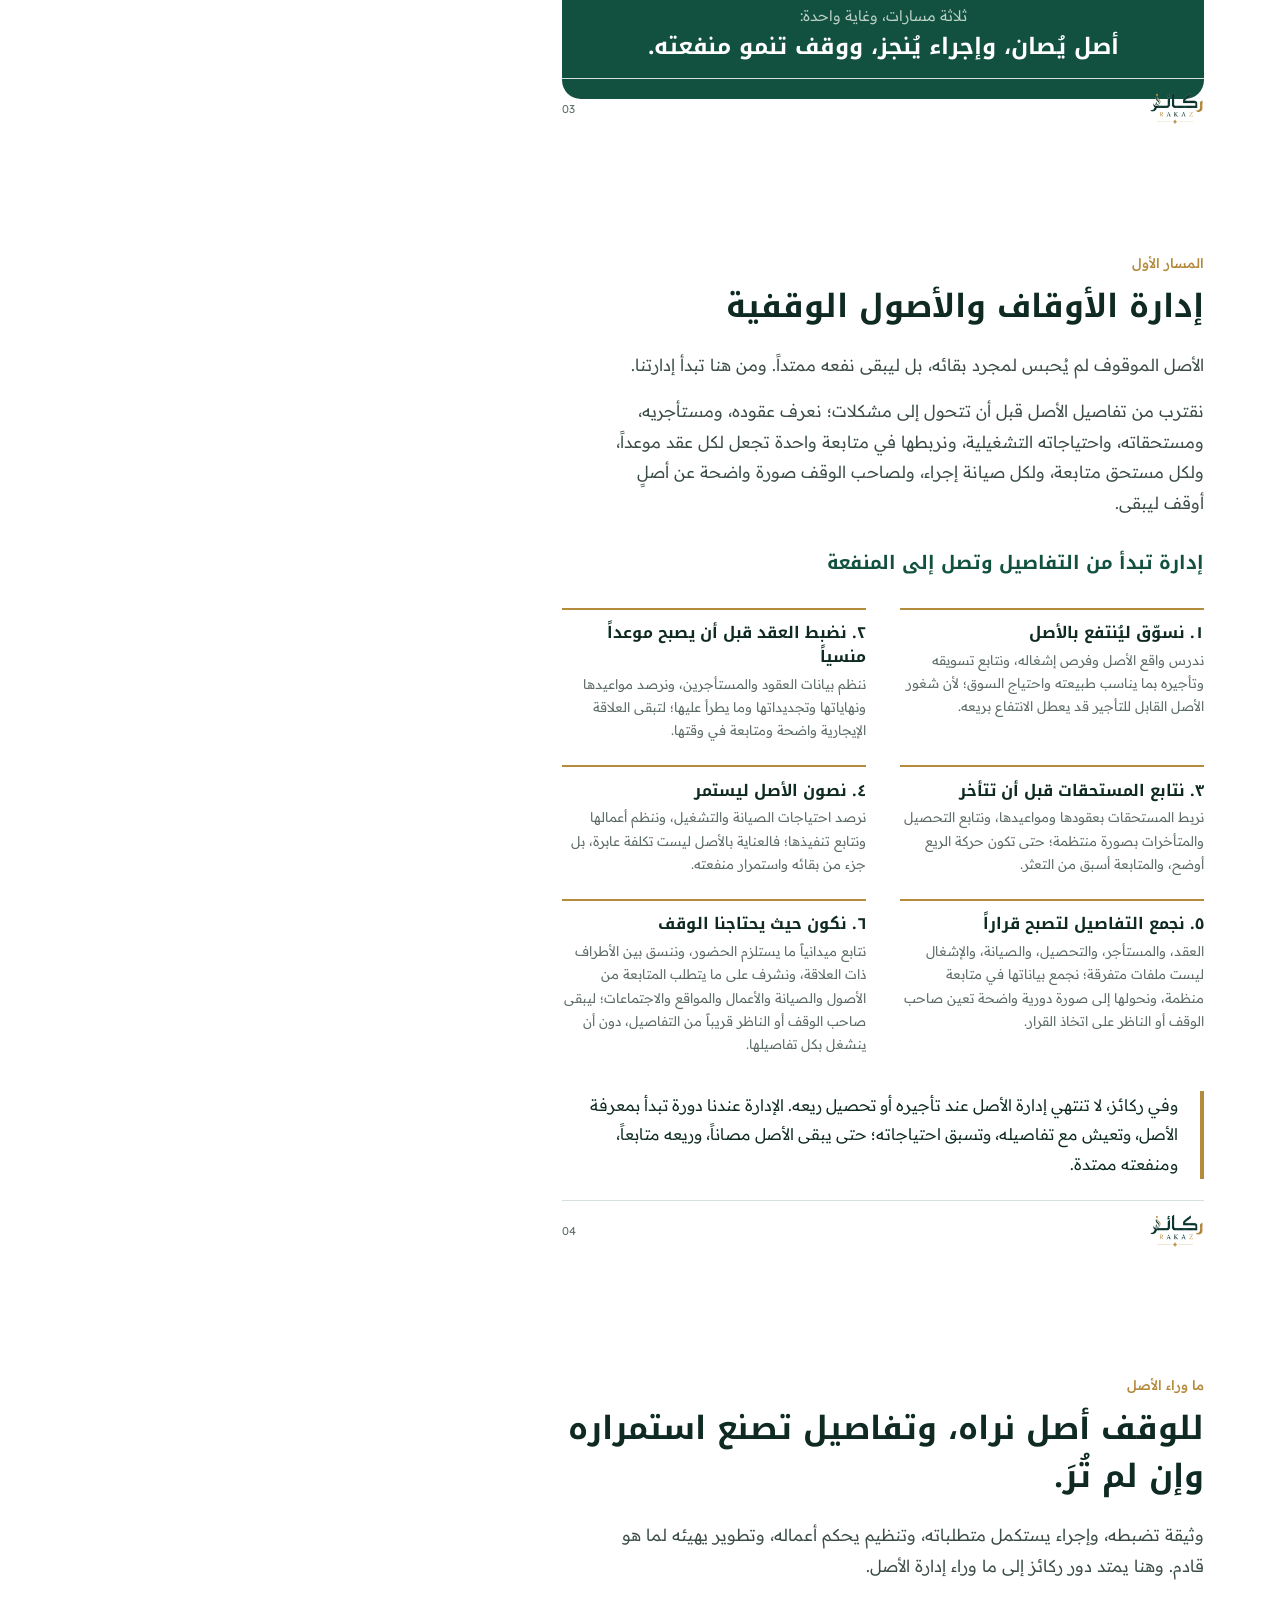
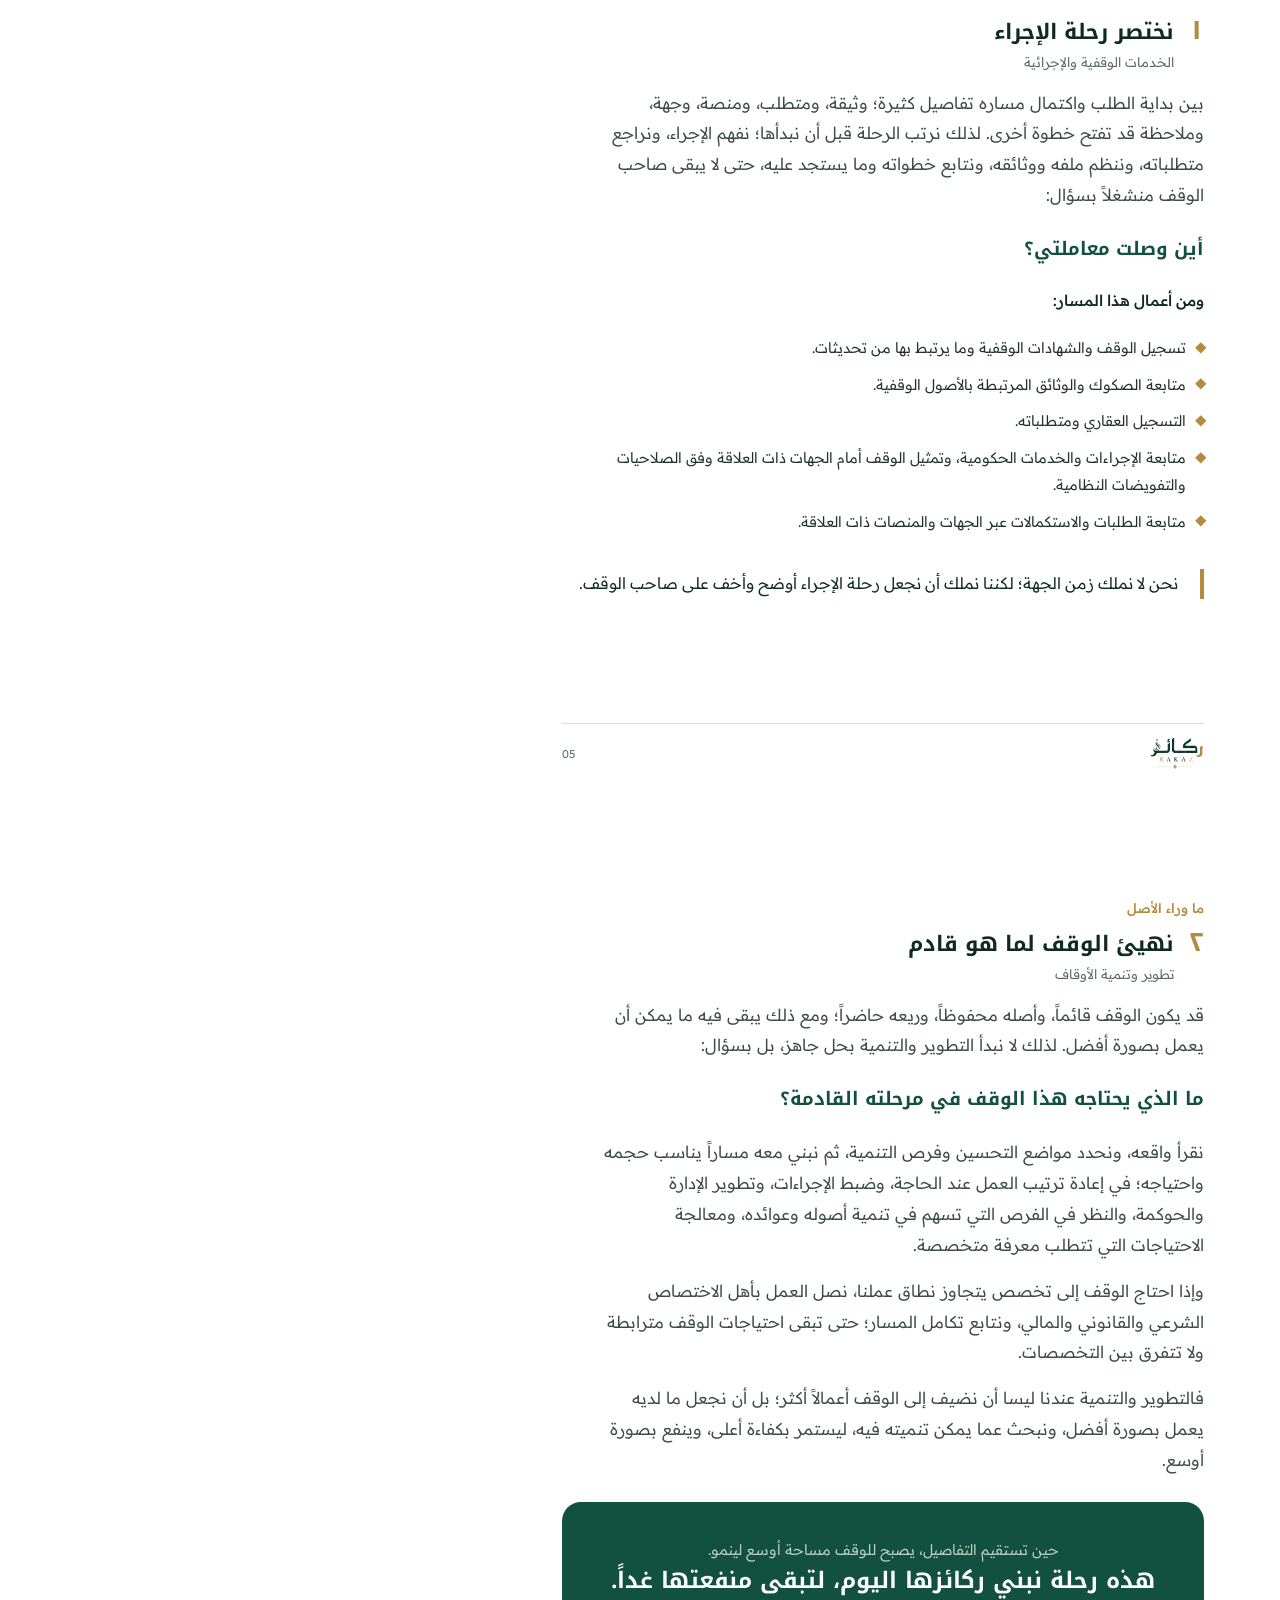
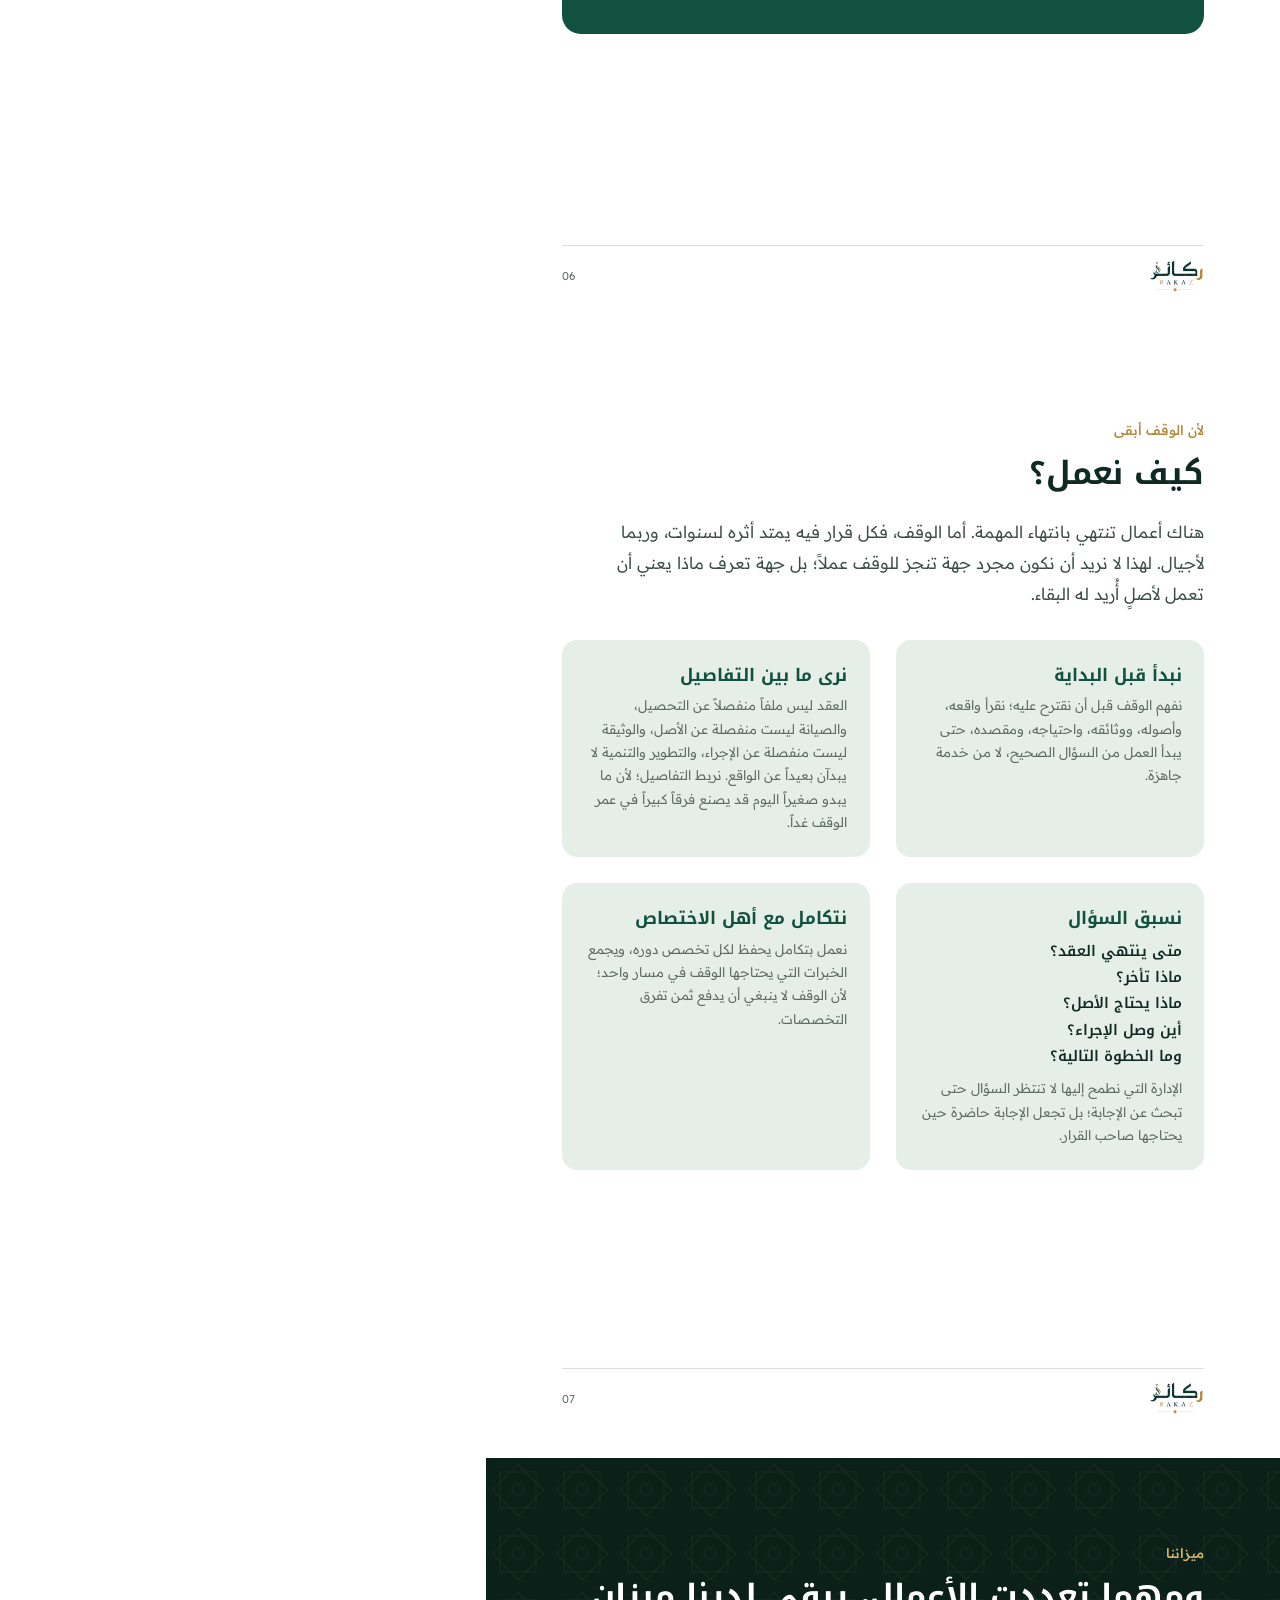
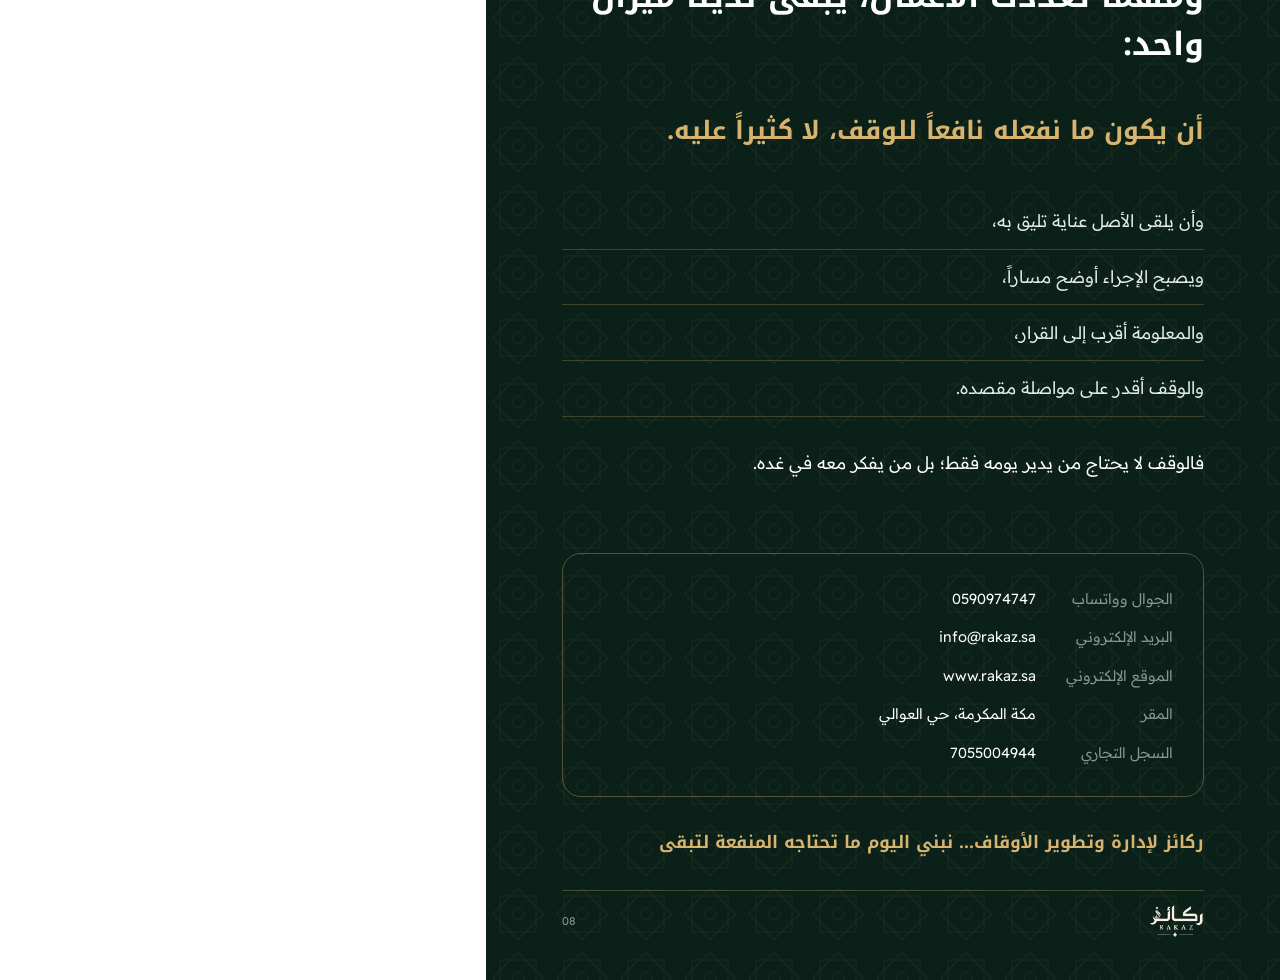
==== commit 3594df72: "Rebuild content from official profile, real contact details, click-to-move navigation, SEO + AI sear" ====
--- a/profile-src.html
+++ b/profile-src.html
@@ -2,66 +2,81 @@
 <html lang="ar" dir="rtl">
 <head>
 <meta charset="utf-8">
-<title>ركائز | الملف التعريفي</title>
+<meta name="robots" content="noindex">
+<title>ركائز لإدارة وتطوير الأوقاف | الملف التعريفي</title>
 <link href="https://fonts.googleapis.com/css2?family=Noto+Kufi+Arabic:wght@400..800&family=Readex+Pro:wght@300..600&display=swap" rel="stylesheet">
 <style>
 @page{size:A4;margin:0}
 :root{--ink:#0e2a22;--emerald:#12513f;--deep:#0a2019;--brass:#b48a3c;--brass-2:#d6b46e;--sage:#e6eee8;--muted:#5b6b64;--line:#d7e0da}
 *{box-sizing:border-box;margin:0;padding:0;-webkit-print-color-adjust:exact;print-color-adjust:exact}
-body{font-family:"Readex Pro",sans-serif;color:#22332d;font-weight:350;font-size:12pt;line-height:1.75}
-h1,h2,h3{font-family:"Noto Kufi Arabic",sans-serif;font-weight:700;color:var(--ink);line-height:1.45}
-.page{width:210mm;height:297mm;position:relative;overflow:hidden;page-break-after:always;padding:22mm 20mm}
+body{font-family:"Readex Pro",sans-serif;color:#22332d;font-weight:350;font-size:11.5pt;line-height:1.85}
+h1,h2,h3{font-family:"Noto Kufi Arabic",sans-serif;font-weight:700;color:var(--ink);line-height:1.5}
+.page{width:210mm;height:297mm;position:relative;overflow:hidden;page-break-after:always;padding:22mm 20mm 26mm}
 .page:last-child{page-break-after:auto}
 .arch{clip-path:url(#arch)}
 .pat{position:absolute;inset:0;width:100%;height:100%}
-.foot{position:absolute;bottom:12mm;inset-inline:20mm;display:flex;justify-content:space-between;font-size:9pt;color:var(--muted);border-top:1px solid var(--line);padding-top:4mm}
+.foot{position:absolute;bottom:11mm;inset-inline:20mm;display:flex;justify-content:space-between;align-items:center;font-size:8.5pt;color:var(--muted);border-top:1px solid var(--line);padding-top:3.5mm}
+.foot img{height:9mm}
+.kicker{font-size:10pt;color:var(--brass);font-weight:500;margin-bottom:2mm}
+h2{font-size:24pt;margin-bottom:5mm}
+.lead{font-size:12.5pt;color:#3c4d46;max-width:160mm}
+.lead+.lead{margin-top:4mm}
+.muted{color:var(--muted)}
+.dark{background:var(--deep);color:#dfe8e2}
+.dark h1,.dark h2,.dark h3{color:#fff}
+.dark .pat{opacity:.09}
+.dark>*:not(.pat):not(.foot){position:relative}
+.dark .foot{border-color:rgba(214,180,110,.3);color:#86998f}
 /* cover */
-.cover{background:var(--deep);color:#dfe8e2;display:flex;flex-direction:column;justify-content:flex-start}
-.cover .txt{margin-top:auto;margin-bottom:12mm}
-.cover .pat{opacity:.1}
-.cover>*:not(.photo):not(.pat){position:relative}
-.cover .top{display:flex;align-items:center;gap:5mm}
-.cover .top img{width:20mm;height:20mm;border-radius:50%}
-.cover .top b{font-family:"Noto Kufi Arabic";font-size:24pt;color:#fff;font-weight:500}
-.cover .photo{position:absolute;top:44mm;left:20mm;width:80mm;height:122mm;background:url(img/hero.jpg) 38% center/cover}
-.cover h1{color:#fff;font-size:38pt;line-height:1.4;max-width:110mm}
-.cover h1 span{display:block;color:var(--brass-2)}
-.cover .meta{display:flex;justify-content:space-between;font-size:10.5pt;color:#a9bdb3;border-top:1px solid rgba(214,180,110,.35);padding-top:5mm}
-/* inner */
-.kicker{font-size:10pt;color:var(--brass);font-weight:500;margin-bottom:3mm}
-h2{font-size:28pt;margin-bottom:6mm}
-.lead{font-size:12.5pt;color:var(--muted);max-width:150mm}
-.two{display:grid;grid-template-columns:1fr 62mm;gap:12mm;margin-top:10mm;align-items:start}
-.two .img{height:84mm;background:url(img/arches.jpg) center/cover}
-.vm{display:grid;gap:6mm}
+.cover{display:flex;flex-direction:column}
+.cover .logo{height:24mm;align-self:flex-start}
+.cover .photo{position:absolute;top:52mm;left:20mm;width:78mm;height:118mm;background:url(img/hero.jpg) 38% center/cover}
+.cover .txt{margin-top:auto;margin-bottom:14mm;max-width:120mm}
+.cover h1{font-size:30pt;line-height:1.55}
+.cover h1 span{display:block}
+.cover h1 span:last-child{color:var(--brass-2)}
+.cover .meta{display:flex;justify-content:space-between;font-size:10pt;color:#a9bdb3;border-top:1px solid rgba(214,180,110,.35);padding-top:5mm}
+/* blocks */
+.vm{display:grid;grid-template-columns:1fr 1fr;gap:10mm;margin-top:12mm}
 .vm div{border-inline-start:2.5pt solid var(--brass);padding-inline-start:5mm}
-.vm h3{font-size:14pt;margin-bottom:1mm}
-.vals{display:grid;grid-template-columns:repeat(3,1fr);gap:6mm;margin-top:14mm}
-.vals div{background:var(--sage);border-radius:4mm;padding:6mm}
-.vals h3{font-size:13pt;color:var(--emerald);margin-bottom:1.5mm}
-.vals p{font-size:10pt;color:var(--muted);line-height:1.6}
-.svcs{display:grid;grid-template-columns:1fr 1fr;gap:7mm;margin-top:8mm}
-.svcs div{border:1px solid var(--line);border-radius:4mm;padding:6mm}
-.svcs h3{font-size:14pt;margin-bottom:1.5mm}
-.svcs p{font-size:10pt;color:var(--muted);line-height:1.6}
-.journey{margin-top:14mm;background:var(--emerald);border-radius:5mm;padding:9mm;color:#dfe8e2}
-.journey h3{color:#fff;font-size:16pt;margin-bottom:6mm}
-.steps{display:grid;grid-template-columns:repeat(5,1fr);gap:4mm}
-.steps div{font-size:9.5pt;line-height:1.55;color:#bcd0c5}
-.steps b{display:grid;place-items:center;width:10mm;height:10mm;border-radius:50%;background:var(--brass-2);color:var(--deep);font-family:"Noto Kufi Arabic";font-size:12pt;margin-bottom:3mm}
-.steps strong{display:block;color:#fff;font-weight:500;font-size:10.5pt}
-.aud{display:grid;grid-template-columns:1fr 1fr;gap:7mm;margin-top:8mm}
-.aud div{padding:6mm;border-radius:4mm;background:var(--sage)}
-.aud h3{font-size:14pt;color:var(--emerald);margin-bottom:1.5mm}
-.aud p{font-size:10pt;color:var(--muted);line-height:1.6}
-.close{margin-top:14mm;background:var(--deep);color:#dfe8e2;border-radius:5mm;padding:12mm 10mm;position:relative;overflow:hidden}
-.close .pat{opacity:.1}
-.close>*{position:relative}
-.close h2{color:#fff;font-size:24pt;margin-bottom:3mm}
-.close p{color:#a9bdb3}
-.close dl{display:grid;grid-template-columns:auto 1fr;gap:3mm 8mm;margin-top:7mm;font-size:11pt}
-.close dt{color:#86998f}.close dd{color:#fff}
-.note{font-size:8.5pt;color:var(--muted);margin-top:4mm}
+.vm h3{font-size:14pt;margin-bottom:1.5mm}
+.serve{margin-top:14mm;background:var(--sage);border-radius:5mm;padding:9mm}
+.serve h3{font-size:15pt;margin-bottom:3mm}
+.chips{display:flex;flex-wrap:wrap;gap:3mm;margin-top:5mm}
+.chips span{background:#fff;border-radius:20mm;padding:2mm 5mm;font-size:10.5pt;color:var(--ink)}
+.side-img{position:absolute;bottom:30mm;left:20mm;width:56mm;height:80mm;background:url(img/arches.jpg) center/cover}
+.tracks{display:grid;gap:4.5mm;margin-top:7mm}
+.tr{display:grid;grid-template-columns:16mm 1fr;gap:6mm;border:1px solid var(--line);border-radius:4mm;padding:6mm}
+.tr b{font-family:"Noto Kufi Arabic";font-size:22pt;color:var(--brass);line-height:1}
+.tr h3{font-size:14pt}
+.tr small{display:block;color:var(--emerald);font-weight:500;font-size:10pt;margin-bottom:1.5mm}
+.tr p{font-size:10.5pt;color:var(--muted);line-height:1.75}
+.band{margin-top:7mm;background:var(--emerald);border-radius:5mm;padding:9mm;text-align:center;color:#dfe8e2}
+.band p:first-child{font-size:11pt;color:#bcd0c5}
+.band p:last-child{font-family:"Noto Kufi Arabic";font-weight:700;color:#fff;font-size:17pt;line-height:1.6}
+.six{display:grid;grid-template-columns:1fr 1fr;gap:6mm 9mm;margin-top:8mm}
+.six div{border-top:1.5pt solid var(--brass);padding-top:3mm}
+.six h3{font-size:12pt;margin-bottom:1mm}
+.six p{font-size:10pt;color:var(--muted);line-height:1.75}
+.closing{margin-top:9mm;border-inline-start:3pt solid var(--brass);padding-inline-start:6mm;font-size:12pt;color:var(--ink)}
+.list{list-style:none;margin:5mm 0;display:grid;gap:2.5mm}
+.list li{display:flex;gap:3mm;align-items:baseline;font-size:11pt}
+.list li::before{content:"";width:2mm;height:2mm;background:var(--brass);transform:rotate(45deg);flex:none;translate:0 -.6mm}
+.q{font-family:"Noto Kufi Arabic";font-weight:700;color:var(--emerald);font-size:14pt;line-height:1.65;margin:6mm 0}
+.dark .q{color:var(--brass-2)}
+.sub{display:flex;align-items:baseline;gap:4mm;margin:9mm 0 3mm}
+.sub b{font-family:"Noto Kufi Arabic";font-size:20pt;color:var(--brass);line-height:1}
+.sub h3{font-size:16pt}
+.sub small{color:var(--muted);font-size:10pt}
+.how{display:grid;grid-template-columns:1fr 1fr;gap:7mm;margin-top:8mm}
+.how div{background:var(--sage);border-radius:4mm;padding:6mm}
+.how h3{font-size:13pt;margin-bottom:1.5mm;color:var(--emerald)}
+.how p{font-size:10pt;color:var(--muted);line-height:1.75}
+.asks{list-style:none;font-family:"Noto Kufi Arabic";font-weight:600;color:var(--ink);font-size:11pt;line-height:1.8;margin:1mm 0 2mm}
+.mz{list-style:none;margin:8mm 0;display:grid;gap:3mm}
+.mz li{font-size:13pt;color:#e3ece6;border-bottom:1px solid rgba(214,180,110,.25);padding-bottom:3mm}
+.contact{margin-top:auto;border:1px solid rgba(214,180,110,.35);border-radius:5mm;padding:8mm;display:grid;grid-template-columns:auto 1fr;gap:3mm 8mm;font-size:11pt}
+.contact dt{color:#86998f}.contact dd{color:#fff}
 </style>
 </head>
 <body>
@@ -70,86 +85,138 @@
   <pattern id="khatam" width="64" height="64" patternUnits="userSpaceOnUse"><g fill="none" stroke="#d6b46e" stroke-width="1"><rect x="14" y="14" width="36" height="36"/><rect x="14" y="14" width="36" height="36" transform="rotate(45 32 32)"/><circle cx="32" cy="32" r="6"/></g></pattern>
 </svg>
 
-<section class="page cover">
+<!-- 1 cover -->
+<section class="page dark cover">
   <svg class="pat"><rect width="100%" height="100%" fill="url(#khatam)"/></svg>
-  <div class="top"><img src="img/logo.jpg" alt=""><b>ركائز</b></div>
+  <img class="logo" src="img/logo-flat-light.png" alt="ركائز">
   <div class="photo arch"></div>
   <div class="txt">
-    <p style="color:var(--brass-2);font-size:11pt;margin-bottom:5mm">الملف التعريفي</p>
-    <h1>الأصل يبقى،<span>والأثر يجري.</span></h1>
-    <p style="max-width:95mm;margin-top:6mm;color:#a9bdb3">شركة سعودية متخصصة في الاستشارات الهندسية وإنشاءات وإدارة وتشغيل الأوقاف.</p>
-  </div>
-  <div class="meta"><span>ركائز لإنشاءات وإدارة الأوقاف</span><span>1448هـ / 2026م</span></div>
-</section>
-
+    <p style="color:var(--brass-2);font-size:12pt;margin-bottom:4mm">الملف التعريفي</p>
+    <h1><span>أصل يُصان، وإجراء يُنجز،</span><span>ووقف تنمو منفعته.</span></h1>
+  </div>
+  <div class="meta"><span>ركائز لإدارة وتطوير الأوقاف</span><span>مكة المكرمة</span><span>1448هـ / 2026م</span></div>
+</section>
+
+<!-- 2 about -->
 <section class="page">
   <p class="kicker">من نحن</p>
-  <h2>ركائز راسخة، لمستقبل أكثر استدامة.</h2>
-  <p class="lead">نؤمن بأن الوقف استثمار في الإنسان والمستقبل، وأنه صدقة جارية تستحق أن تُدار بأعلى درجات الأمانة والاحتراف. لذلك نرافق الواقف من الفكرة إلى الريع: ندرس الأصل، ونصمّمه ونبنيه، ثم نديره لينمو عائده ويصل إلى مصارفه.</p>
-  <div class="two">
-    <div class="vm">
-      <div><h3>رؤيتنا</h3><p>أن نكون الشريك الأول للواقفين في المملكة لبناء أوقاف تدوم وتُثمر.</p></div>
-      <div><h3>رسالتنا</h3><p>تأسيس الأوقاف وتطويرها وتشغيلها بخبرة هندسية وإدارية متكاملة، ووفق شروط الواقف وأنظمة الهيئة العامة للأوقاف.</p></div>
-      <div><h3>رؤية 2030</h3><p>نسهم في مستهدفات تمكين القطاع غير الربحي ورفع كفاءة الأصول الوقفية.</p></div>
-    </div>
-    <div class="img arch"></div>
-  </div>
-  <div class="vals">
-    <div><h3>شروط الواقف أولاً</h3><p>كل قرار يُبنى على وثيقة الوقف ومصارفه.</p></div>
-    <div><h3>شفافية كاملة</h3><p>تقارير دورية بالإيرادات والمصروفات والتوزيعات.</p></div>
-    <div><h3>حفظ الأصل</h3><p>صيانة وقائية واحتياطي يحمي الأصل من التآكل.</p></div>
-    <div><h3>سرية تامة</h3><p>بيانات الواقف وأصوله لا تُشارك مع أي طرف.</p></div>
-    <div><h3>امتثال للأنظمة</h3><p>نعمل وفق أنظمة الهيئة العامة للأوقاف ولوائحها.</p></div>
-    <div><h3>شراكة طويلة</h3><p>نقيس نجاحنا بعمر الوقف، لا بموعد التسليم.</p></div>
-  </div>
-  <div class="foot"><span>ركائز | الملف التعريفي</span><span>02</span></div>
-</section>
-
+  <h2>نعتني بالوقف انطلاقاً من احتياجه.</h2>
+  <p class="lead">ندير أصوله، وننظم أعماله، ونتابع إجراءاته، ونربط بين تفاصيله التشغيلية ومتطلباته الوقفية؛ ليبقى الأصل محفوظاً، والعمل منضبطاً، والمنفعة مستمرة.</p>
+  <div class="vm">
+    <div><h3>الرؤية</h3><p>أوقاف راسخة، تنمو أصولها وتمتد منافعها.</p></div>
+    <div><h3>الرسالة</h3><p>تحويل احتياجات الوقف إلى أعمال منظمة ومتابعة مستمرة؛ بإدارة أصوله، وضبط عملياته، وإنجاز إجراءاته، وتطوير أدائه بما يحقق مقصده ويعزز استدامته.</p></div>
+  </div>
+  <div class="serve" style="margin-inline-end:66mm">
+    <h3>من نخدم</h3>
+    <p class="muted">نخدم الواقفين والنظار، ونعمل مع الأوقاف العائلية والخاصة، والجهات المالكة أو المشرفة على الأصول الوقفية، وفق احتياجات كل وقف وطبيعة أعماله.</p>
+    <div class="chips"><span>الواقفون</span><span>النظّار</span><span>الأوقاف العائلية والخاصة</span><span>الجهات المالكة أو المشرفة</span></div>
+  </div>
+  <div class="side-img arch"></div>
+  <div class="foot"><img src="img/logo-flat.png" alt=""><span>02</span></div>
+</section>
+
+<!-- 3 services overview -->
 <section class="page">
   <p class="kicker">خدماتنا</p>
-  <h2>من الفكرة إلى الريع، تحت سقف واحد.</h2>
-  <p class="lead">لا يحتاج الواقف إلى التنسيق بين مكتب هندسي ومقاول وشركة إدارة. نتولى المراحل كلها، ونبقى مسؤولين عن النتيجة.</p>
-  <div class="svcs">
-    <div><h3>الاستشارات الهندسية</h3><p>دراسة الجدوى واختيار الأصل، والتصميم المعماري والإنشائي، والرخص والاعتمادات.</p></div>
-    <div><h3>الإنشاءات الوقفية</h3><p>إدارة التنفيذ والإشراف، وضبط التكلفة والجدول الزمني، ومواد تقلل كلفة الصيانة.</p></div>
-    <div><h3>إدارة وتشغيل الأوقاف</h3><p>التأجير والتحصيل، والصيانة الوقائية، وتقارير ريع ربع سنوية للناظر.</p></div>
-    <div><h3>تطوير الأوقاف المتعثرة</h3><p>تشخيص أسباب التعثر، وإعادة التطوير أو الإحلال، ونموذج تشغيل جديد يرفع العائد.</p></div>
-  </div>
-  <div class="journey">
-    <h3>رحلة الوقف معنا</h3>
-    <div class="steps">
-      <div><b>١</b><strong>الفكرة والتوثيق</strong>صياغة الوثيقة، والتوثيق لدى وزارة العدل، والتسجيل لدى الهيئة العامة للأوقاف.</div>
-      <div><b>٢</b><strong>دراسة الجدوى</strong>تقييم الموقع والسوق، وسيناريوهات العائد.</div>
-      <div><b>٣</b><strong>التصميم والإنشاء</strong>تصميم بهوية أصيلة وتنفيذ تحت إشرافنا.</div>
-      <div><b>٤</b><strong>التشغيل</strong>تأجير وتحصيل وصيانة واحتياطي للأصل.</div>
-      <div><b>٥</b><strong>الريع والتقارير</strong>توزيع وفق الشروط وتقرير ربع سنوي.</div>
-    </div>
-  </div>
-  <div class="foot"><span>ركائز | الملف التعريفي</span><span>03</span></div>
-</section>
-
-<section class="page">
-  <p class="kicker">لمن نعمل</p>
-  <h2>لكل واقفٍ مسارٌ يناسبه.</h2>
-  <div class="aud">
-    <div><h3>الأفراد</h3><p>وقف خاص باسمك يبقى صدقة جارية، دون أن تحمل عبء الإدارة.</p></div>
-    <div><h3>الأسر</h3><p>وقف ذري يجمع الأجيال، بحوكمة واضحة تمنع الخلاف.</p></div>
-    <div><h3>الشركات</h3><p>وقف مؤسسي بأثر قابل للقياس، وتقارير جاهزة للإفصاح.</p></div>
-    <div><h3>الجمعيات والنظّار</h3><p>تطوير الأوقاف القائمة والمتعثرة، وتشغيل يرفع العائد.</p></div>
-  </div>
-  <div class="close">
-    <svg class="pat"><rect width="100%" height="100%" fill="url(#khatam)"/></svg>
-    <h2>لنضع الركيزة الأولى.</h2>
-    <p>كل صدقة جارية تبدأ بخطوة. احجز استشارتك المجانية.</p>
-    <dl>
-      <dt>الموقع الإلكتروني</dt><dd dir="ltr" style="text-align:right">andrewhaliem443.github.io/rakaz-site</dd>
-      <dt>الجوال وواتساب</dt><dd>يُضاف عند الاعتماد</dd>
-      <dt>البريد الإلكتروني</dt><dd>يُضاف عند الاعتماد</dd>
-      <dt>المقر</dt><dd>المملكة العربية السعودية</dd>
-    </dl>
-  </div>
-  <p class="note">نسخة أولية للمعاينة. الصور تصورات معمارية توضيحية، وليست توثيقاً لمشاريع منفذة.</p>
-  <div class="foot"><span>ركائز | الملف التعريفي</span><span>04</span></div>
+  <h2>عناية تعرف أصله، وتفهم مقصده، وتتابع تفاصيله.</h2>
+  <p class="lead">الوقف لا يحتاج إلى خدمة عابرة. لذلك لا نبدأ من قائمة خدمات جاهزة، بل من واقع كل وقف واحتياجه، ثم نعمل عبر ثلاثة مسارات مترابطة، تبدأ من الأصل، وتمتد إلى الإجراء، وتصل إلى تطوير الوقف وتنميته واستدامة منفعته.</p>
+  <div class="tracks">
+    <div class="tr"><b>١</b><div><small>إدارة الأوقاف والأصول الوقفية</small><h3>ندير الأصل</h3><p>نعتني بالأصل الوقفي في تفاصيله اليومية؛ من تسويقه وتأجيره وعقوده وتحصيله، إلى صيانته وتشغيله ومتابعته، بعناية تحفظ الأصل، وتنظم إدارته، وتعزز استقرار عوائده.</p></div></div>
+    <div class="tr"><b>٢</b><div><small>الخدمات الوقفية والإجرائية</small><h3>ننجز الإجراء</h3><p>نرافق الإجراء الوقفي من بدايته إلى اكتمال مساره؛ نرتب متطلباته، ونضبط وثائقه، ونتابع خطواته عبر الجهات والمنصات ذات العلاقة، ونتعامل مع ما يطرأ عليه؛ ليبقى اهتمام صاحب الوقف بمقصده، ونخفف عنه عناء الإجراء.</p></div></div>
+    <div class="tr"><b>٣</b><div><small>تطوير وتنمية الأوقاف</small><h3>نطوّر وننمّي الوقف</h3><p>نقرأ واقع الوقف أولاً، ونحدد ما يحتاج إلى تحسين في تنظيمه وأعماله وممارساته، وما يملكه من فرص لتنمية أصوله وعوائده، ثم نبني خطوات واقعية تعزز كفاءته، وتنمي قدرته على الاستمرار، وتقربه من مقصده.</p></div></div>
+  </div>
+  <div class="band"><p>ثلاثة مسارات، وغاية واحدة:</p><p>أصل يُصان، وإجراء يُنجز، ووقف تنمو منفعته.</p></div>
+  <div class="foot"><img src="img/logo-flat.png" alt=""><span>03</span></div>
+</section>
+
+<!-- 4 asset management -->
+<section class="page">
+  <p class="kicker">المسار الأول</p>
+  <h2>إدارة الأوقاف والأصول الوقفية</h2>
+  <p class="lead">الأصل الموقوف لم يُحبس لمجرد بقائه، بل ليبقى نفعه ممتداً. ومن هنا تبدأ إدارتنا.</p>
+  <p class="lead">نقترب من تفاصيل الأصل قبل أن تتحول إلى مشكلات؛ نعرف عقوده، ومستأجريه، ومستحقاته، واحتياجاته التشغيلية، ونربطها في متابعة واحدة تجعل لكل عقد موعداً، ولكل مستحق متابعة، ولكل صيانة إجراء، ولصاحب الوقف صورة واضحة عن أصلٍ أوقف ليبقى.</p>
+  <h3 style="font-size:14pt;margin-top:8mm;color:var(--emerald)">إدارة تبدأ من التفاصيل وتصل إلى المنفعة</h3>
+  <div class="six">
+    <div><h3>١. نسوّق ليُنتفع بالأصل</h3><p>ندرس واقع الأصل وفرص إشغاله، ونتابع تسويقه وتأجيره بما يناسب طبيعته واحتياج السوق؛ لأن شغور الأصل القابل للتأجير قد يعطل الانتفاع بريعه.</p></div>
+    <div><h3>٢. نضبط العقد قبل أن يصبح موعداً منسياً</h3><p>ننظم بيانات العقود والمستأجرين، ونرصد مواعيدها ونهاياتها وتجديداتها وما يطرأ عليها؛ لتبقى العلاقة الإيجارية واضحة ومتابعة في وقتها.</p></div>
+    <div><h3>٣. نتابع المستحقات قبل أن تتأخر</h3><p>نربط المستحقات بعقودها ومواعيدها، ونتابع التحصيل والمتأخرات بصورة منتظمة؛ حتى تكون حركة الريع أوضح، والمتابعة أسبق من التعثر.</p></div>
+    <div><h3>٤. نصون الأصل ليستمر</h3><p>نرصد احتياجات الصيانة والتشغيل، وننظم أعمالها ونتابع تنفيذها؛ فالعناية بالأصل ليست تكلفة عابرة، بل جزء من بقائه واستمرار منفعته.</p></div>
+    <div><h3>٥. نجمع التفاصيل لتصبح قراراً</h3><p>العقد، والمستأجر، والتحصيل، والصيانة، والإشغال ليست ملفات متفرقة؛ نجمع بياناتها في متابعة منظمة، ونحولها إلى صورة دورية واضحة تعين صاحب الوقف أو الناظر على اتخاذ القرار.</p></div>
+    <div><h3>٦. نكون حيث يحتاجنا الوقف</h3><p>نتابع ميدانياً ما يستلزم الحضور، وننسق بين الأطراف ذات العلاقة، ونشرف على ما يتطلب المتابعة من الأصول والصيانة والأعمال والمواقع والاجتماعات؛ ليبقى صاحب الوقف أو الناظر قريباً من التفاصيل، دون أن ينشغل بكل تفاصيلها.</p></div>
+  </div>
+  <p class="closing">وفي ركائز، لا تنتهي إدارة الأصل عند تأجيره أو تحصيل ريعه. الإدارة عندنا دورة تبدأ بمعرفة الأصل، وتعيش مع تفاصيله، وتسبق احتياجاته؛ حتى يبقى الأصل مصاناً، وريعه متابعاً، ومنفعته ممتدة.</p>
+  <div class="foot"><img src="img/logo-flat.png" alt=""><span>04</span></div>
+</section>
+
+<!-- 5 beyond the asset: procedures -->
+<section class="page">
+  <p class="kicker">ما وراء الأصل</p>
+  <h2>للوقف أصل نراه، وتفاصيل تصنع استمراره وإن لم تُرَ.</h2>
+  <p class="lead">وثيقة تضبطه، وإجراء يستكمل متطلباته، وتنظيم يحكم أعماله، وتطوير يهيئه لما هو قادم. وهنا يمتد دور ركائز إلى ما وراء إدارة الأصل.</p>
+  <div class="sub"><b>١</b><div><h3>نختصر رحلة الإجراء</h3><small>الخدمات الوقفية والإجرائية</small></div></div>
+  <p class="lead">بين بداية الطلب واكتمال مساره تفاصيل كثيرة؛ وثيقة، ومتطلب، ومنصة، وجهة، وملاحظة قد تفتح خطوة أخرى. لذلك نرتب الرحلة قبل أن نبدأها؛ نفهم الإجراء، ونراجع متطلباته، وننظم ملفه ووثائقه، ونتابع خطواته وما يستجد عليه، حتى لا يبقى صاحب الوقف منشغلاً بسؤال:</p>
+  <p class="q">أين وصلت معاملتي؟</p>
+  <p style="font-weight:500;color:var(--ink)">ومن أعمال هذا المسار:</p>
+  <ul class="list">
+    <li>تسجيل الوقف والشهادات الوقفية وما يرتبط بها من تحديثات.</li>
+    <li>متابعة الصكوك والوثائق المرتبطة بالأصول الوقفية.</li>
+    <li>التسجيل العقاري ومتطلباته.</li>
+    <li>متابعة الإجراءات والخدمات الحكومية، وتمثيل الوقف أمام الجهات ذات العلاقة وفق الصلاحيات والتفويضات النظامية.</li>
+    <li>متابعة الطلبات والاستكمالات عبر الجهات والمنصات ذات العلاقة.</li>
+  </ul>
+  <p class="closing">نحن لا نملك زمن الجهة؛ لكننا نملك أن نجعل رحلة الإجراء أوضح وأخف على صاحب الوقف.</p>
+  <div class="foot"><img src="img/logo-flat.png" alt=""><span>05</span></div>
+</section>
+
+<!-- 6 development -->
+<section class="page">
+  <p class="kicker">ما وراء الأصل</p>
+  <div class="sub" style="margin-top:0"><b>٢</b><div><h3>نهيئ الوقف لما هو قادم</h3><small>تطوير وتنمية الأوقاف</small></div></div>
+  <p class="lead">قد يكون الوقف قائماً، وأصله محفوظاً، وريعه حاضراً؛ ومع ذلك يبقى فيه ما يمكن أن يعمل بصورة أفضل. لذلك لا نبدأ التطوير والتنمية بحل جاهز، بل بسؤال:</p>
+  <p class="q">ما الذي يحتاجه هذا الوقف في مرحلته القادمة؟</p>
+  <p class="lead">نقرأ واقعه، ونحدد مواضع التحسين وفرص التنمية، ثم نبني معه مساراً يناسب حجمه واحتياجه؛ في إعادة ترتيب العمل عند الحاجة، وضبط الإجراءات، وتطوير الإدارة والحوكمة، والنظر في الفرص التي تسهم في تنمية أصوله وعوائده، ومعالجة الاحتياجات التي تتطلب معرفة متخصصة.</p>
+  <p class="lead">وإذا احتاج الوقف إلى تخصص يتجاوز نطاق عملنا، نصل العمل بأهل الاختصاص الشرعي والقانوني والمالي، ونتابع تكامل المسار؛ حتى تبقى احتياجات الوقف مترابطة ولا تتفرق بين التخصصات.</p>
+  <p class="lead">فالتطوير والتنمية عندنا ليسا أن نضيف إلى الوقف أعمالاً أكثر؛ بل أن نجعل ما لديه يعمل بصورة أفضل، ونبحث عما يمكن تنميته فيه، ليستمر بكفاءة أعلى، وينفع بصورة أوسع.</p>
+  <div class="band"><p>حين تستقيم التفاصيل، يصبح للوقف مساحة أوسع لينمو.</p><p>هذه رحلة نبني ركائزها اليوم، لتبقى منفعتها غداً.</p></div>
+  <div class="foot"><img src="img/logo-flat.png" alt=""><span>06</span></div>
+</section>
+
+<!-- 7 how we work -->
+<section class="page">
+  <p class="kicker">لأن الوقف أبقى</p>
+  <h2>كيف نعمل؟</h2>
+  <p class="lead">هناك أعمال تنتهي بانتهاء المهمة. أما الوقف، فكل قرار فيه يمتد أثره لسنوات، وربما لأجيال. لهذا لا نريد أن نكون مجرد جهة تنجز للوقف عملاً؛ بل جهة تعرف ماذا يعني أن تعمل لأصلٍ أُريد له البقاء.</p>
+  <div class="how">
+    <div><h3>نبدأ قبل البداية</h3><p>نفهم الوقف قبل أن نقترح عليه؛ نقرأ واقعه، وأصوله، ووثائقه، واحتياجه، ومقصده، حتى يبدأ العمل من السؤال الصحيح، لا من خدمة جاهزة.</p></div>
+    <div><h3>نرى ما بين التفاصيل</h3><p>العقد ليس ملفاً منفصلاً عن التحصيل، والصيانة ليست منفصلة عن الأصل، والوثيقة ليست منفصلة عن الإجراء، والتطوير والتنمية لا يبدآن بعيداً عن الواقع. نربط التفاصيل؛ لأن ما يبدو صغيراً اليوم قد يصنع فرقاً كبيراً في عمر الوقف غداً.</p></div>
+    <div><h3>نسبق السؤال</h3><ul class="asks"><li>متى ينتهي العقد؟</li><li>ماذا تأخر؟</li><li>ماذا يحتاج الأصل؟</li><li>أين وصل الإجراء؟</li><li>وما الخطوة التالية؟</li></ul><p>الإدارة التي نطمح إليها لا تنتظر السؤال حتى تبحث عن الإجابة؛ بل تجعل الإجابة حاضرة حين يحتاجها صاحب القرار.</p></div>
+    <div><h3>نتكامل مع أهل الاختصاص</h3><p>نعمل بتكامل يحفظ لكل تخصص دوره، ويجمع الخبرات التي يحتاجها الوقف في مسار واحد؛ لأن الوقف لا ينبغي أن يدفع ثمن تفرق التخصصات.</p></div>
+  </div>
+  <div class="foot"><img src="img/logo-flat.png" alt=""><span>07</span></div>
+</section>
+
+<!-- 8 closing + contact -->
+<section class="page dark" style="display:flex;flex-direction:column;padding-bottom:32mm">
+  <svg class="pat"><rect width="100%" height="100%" fill="url(#khatam)"/></svg>
+  <p class="kicker" style="color:var(--brass-2)">ميزاننا</p>
+  <h2>ومهما تعددت الأعمال، يبقى لدينا ميزان واحد:</h2>
+  <p class="q" style="font-size:19pt">أن يكون ما نفعله نافعاً للوقف، لا كثيراً عليه.</p>
+  <ul class="mz">
+    <li>وأن يلقى الأصل عناية تليق به،</li>
+    <li>ويصبح الإجراء أوضح مساراً،</li>
+    <li>والمعلومة أقرب إلى القرار،</li>
+    <li>والوقف أقدر على مواصلة مقصده.</li>
+  </ul>
+  <p style="font-size:13pt;color:#fff">فالوقف لا يحتاج من يدير يومه فقط؛ بل من يفكر معه في غده.</p>
+  <dl class="contact">
+    <dt>الجوال وواتساب</dt><dd dir="ltr" style="text-align:right">0590974747</dd>
+    <dt>البريد الإلكتروني</dt><dd>info@rakaz.sa</dd>
+    <dt>الموقع الإلكتروني</dt><dd>www.rakaz.sa</dd>
+    <dt>المقر</dt><dd>مكة المكرمة، حي العوالي</dd>
+    <dt>السجل التجاري</dt><dd>7055004944</dd>
+  </dl>
+  <p style="margin-top:8mm;font-family:'Noto Kufi Arabic';font-weight:700;color:var(--brass-2);font-size:13pt">ركائز لإدارة وتطوير الأوقاف... نبني اليوم ما تحتاجه المنفعة لتبقى</p>
+  <div class="foot"><img src="img/logo-flat-light.png" alt=""><span>08</span></div>
 </section>
 </body>
 </html>
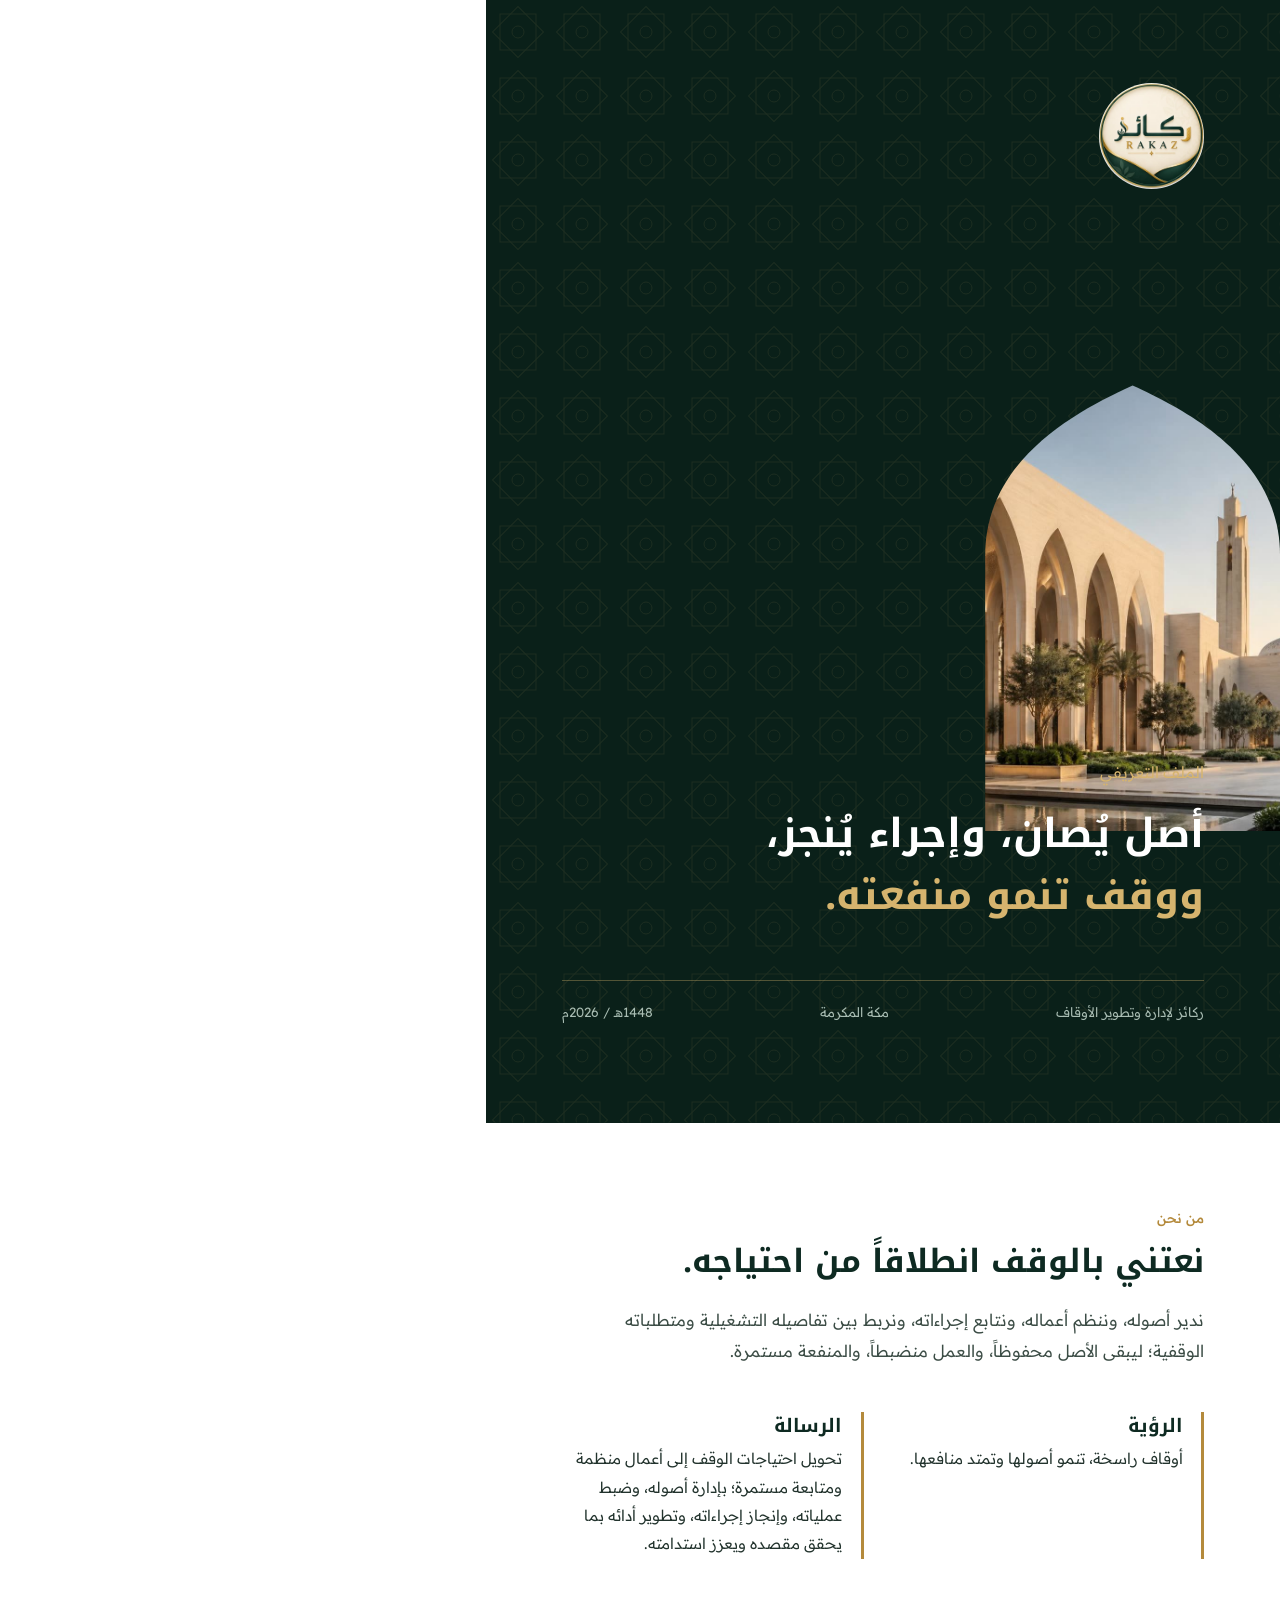
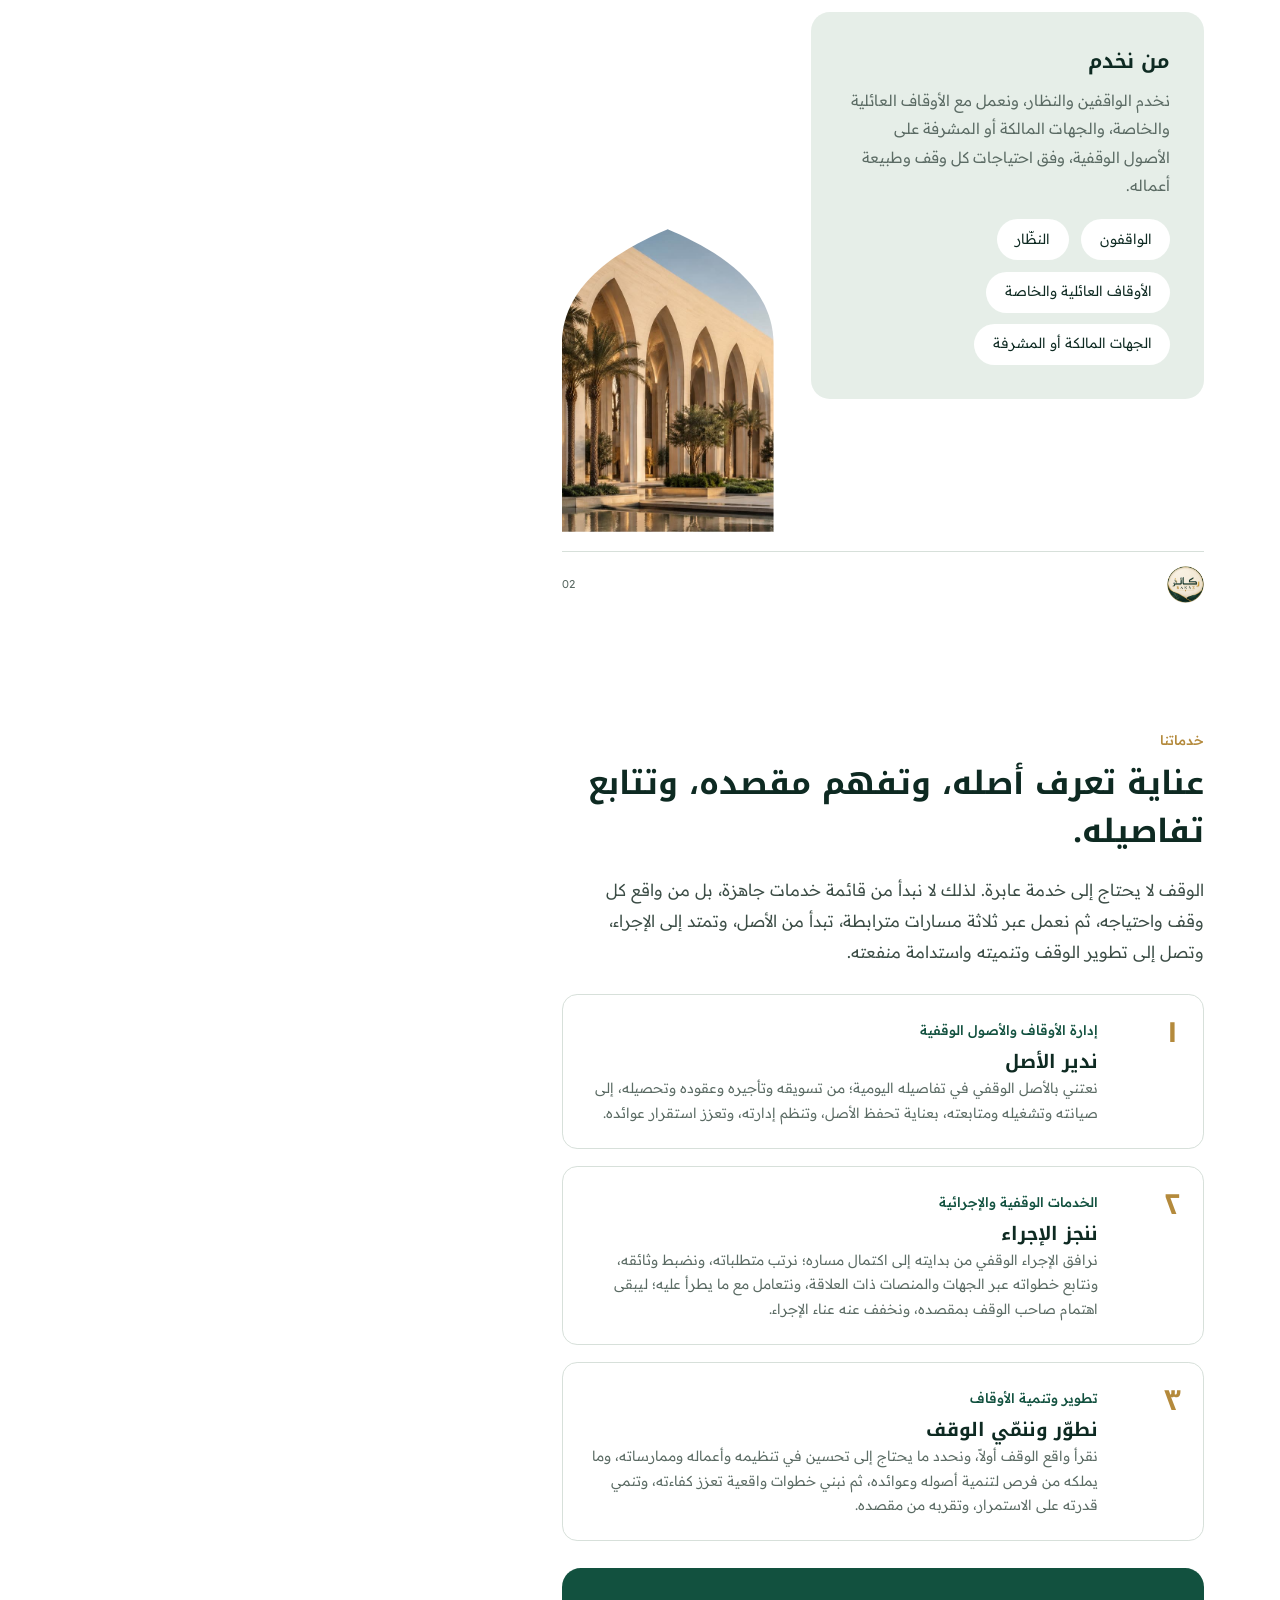
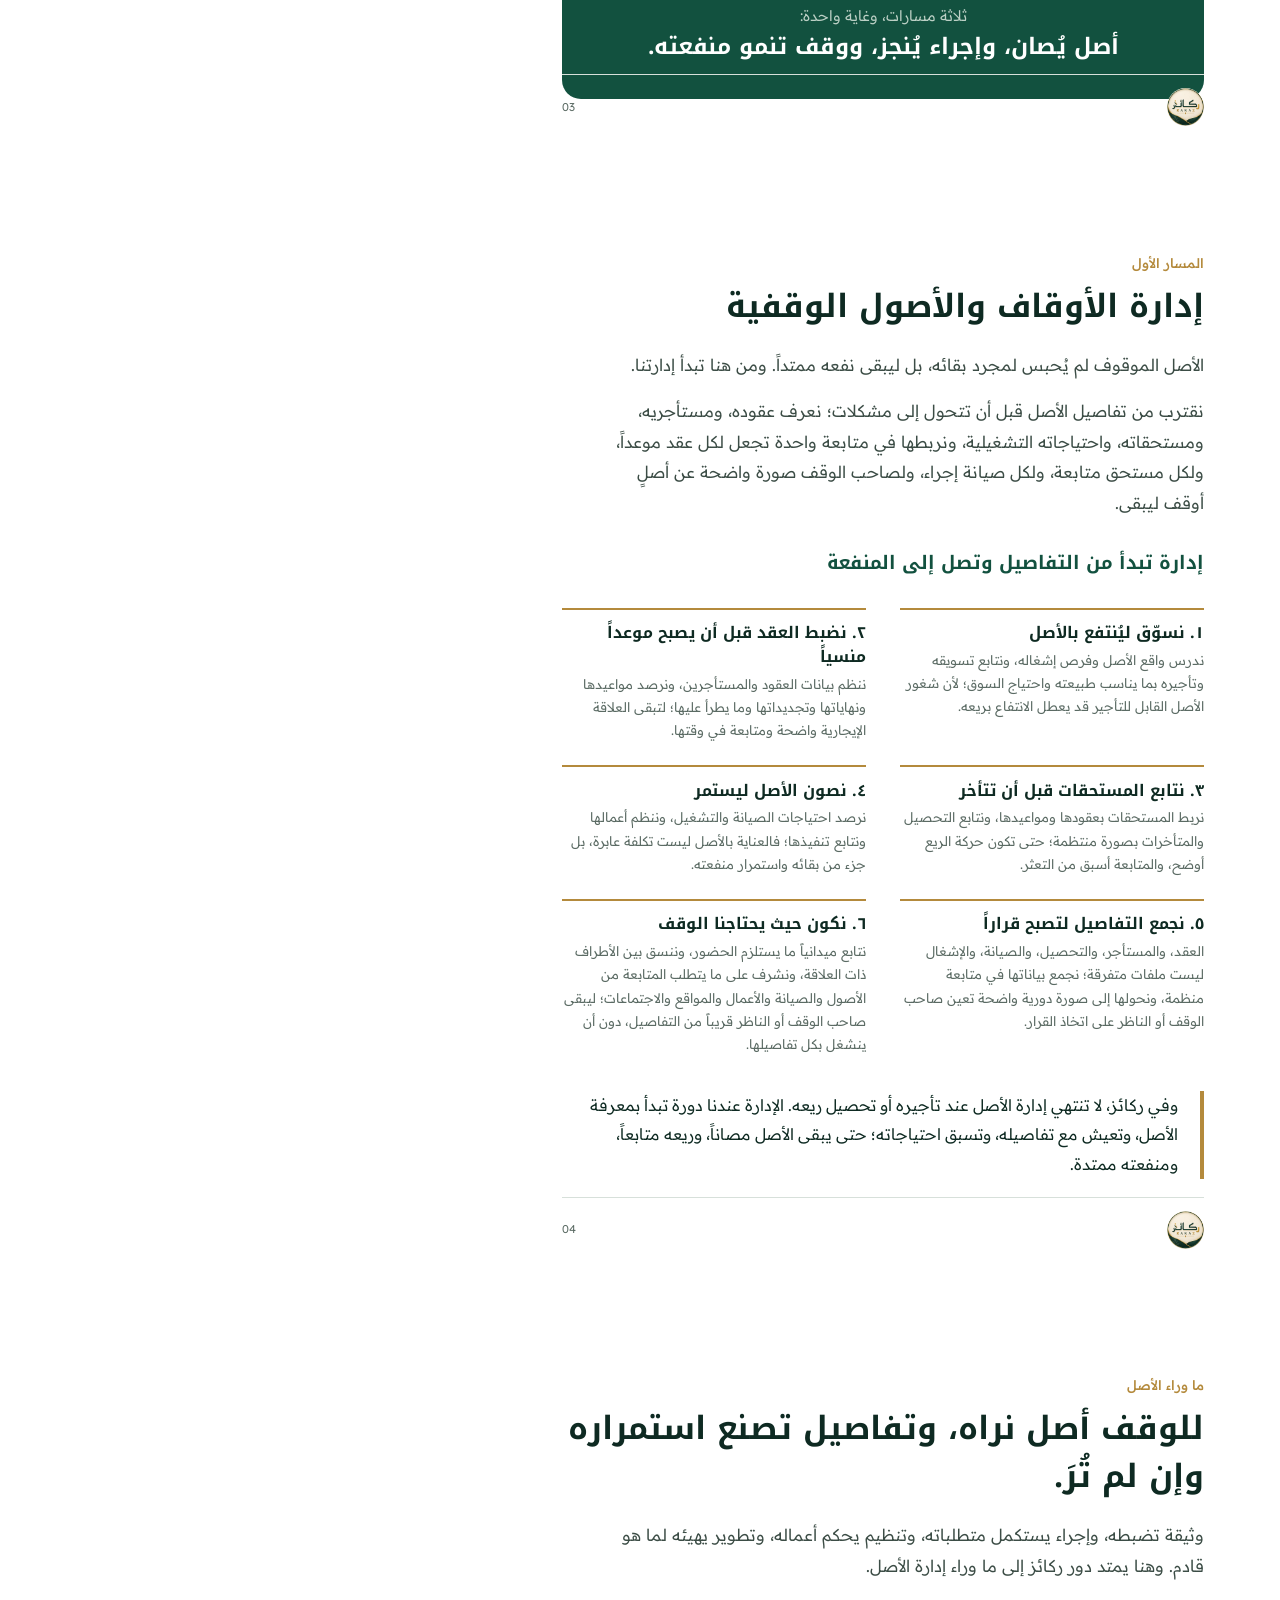
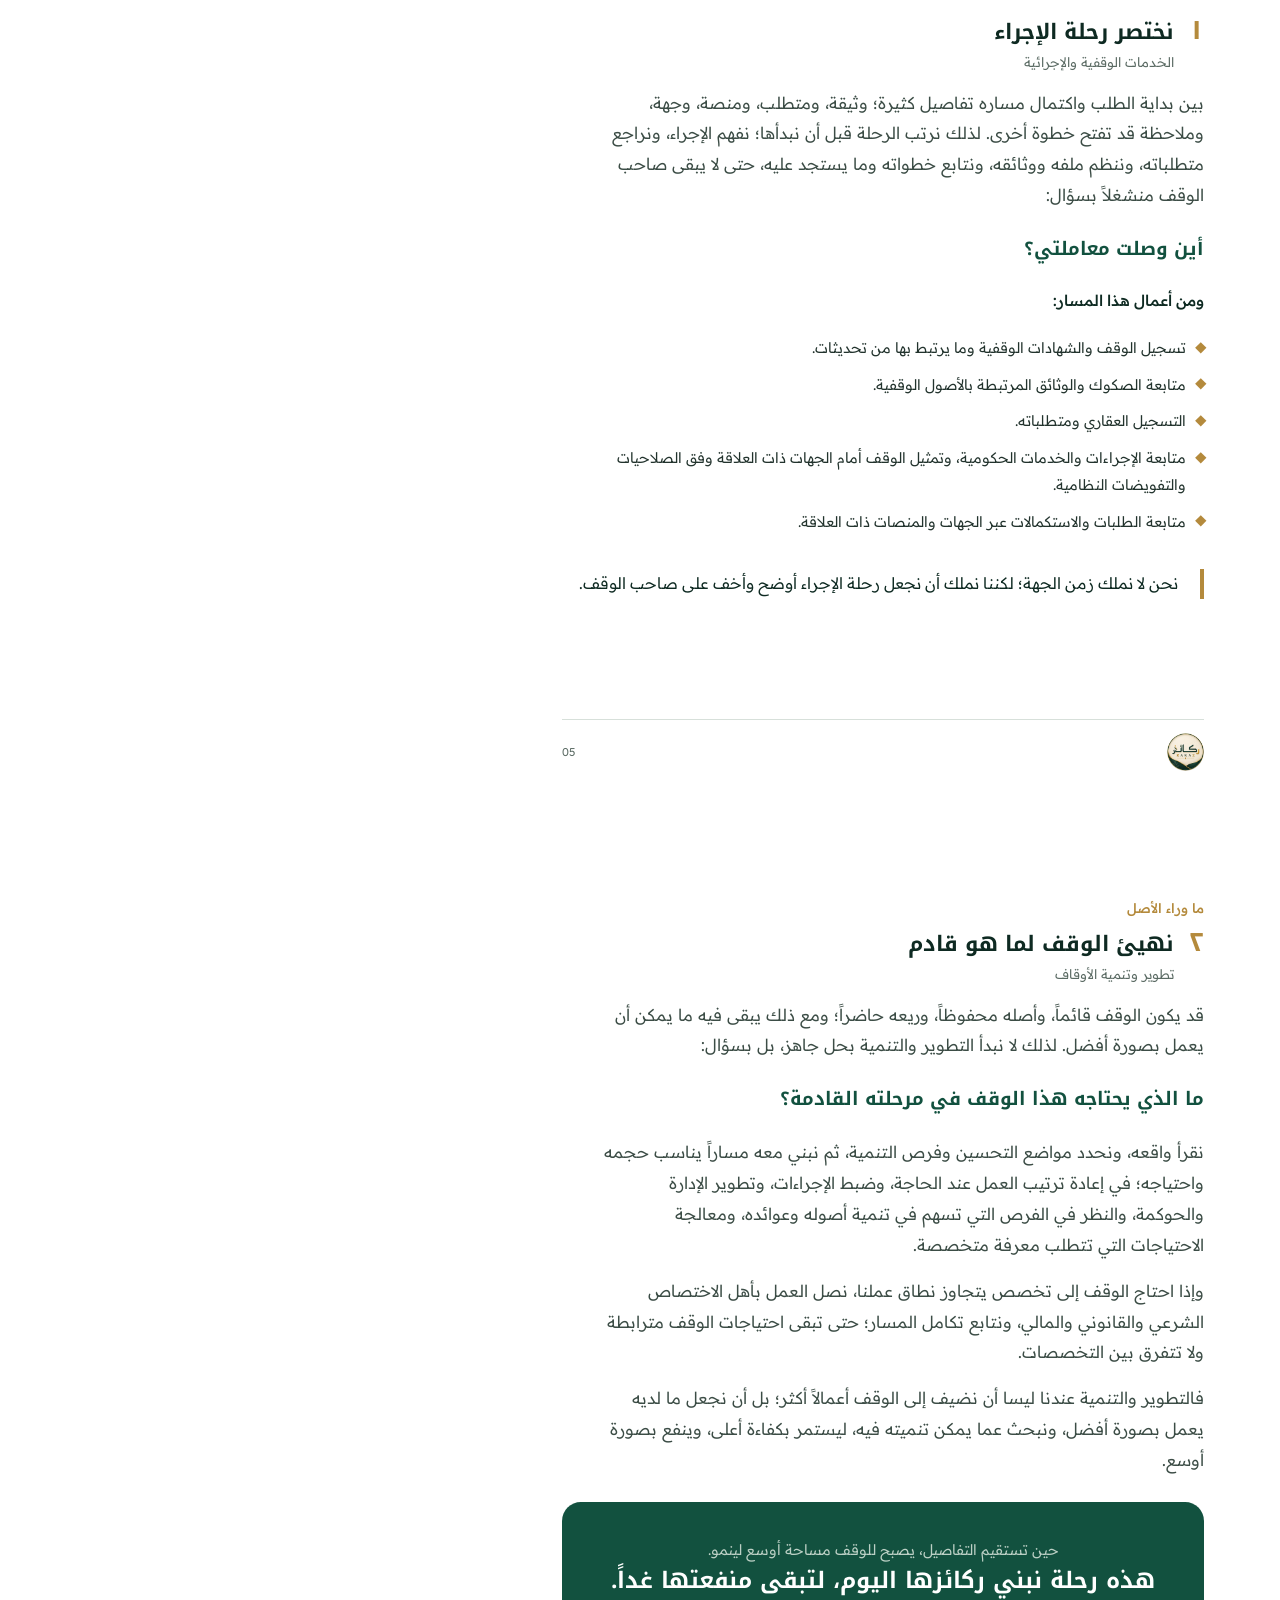
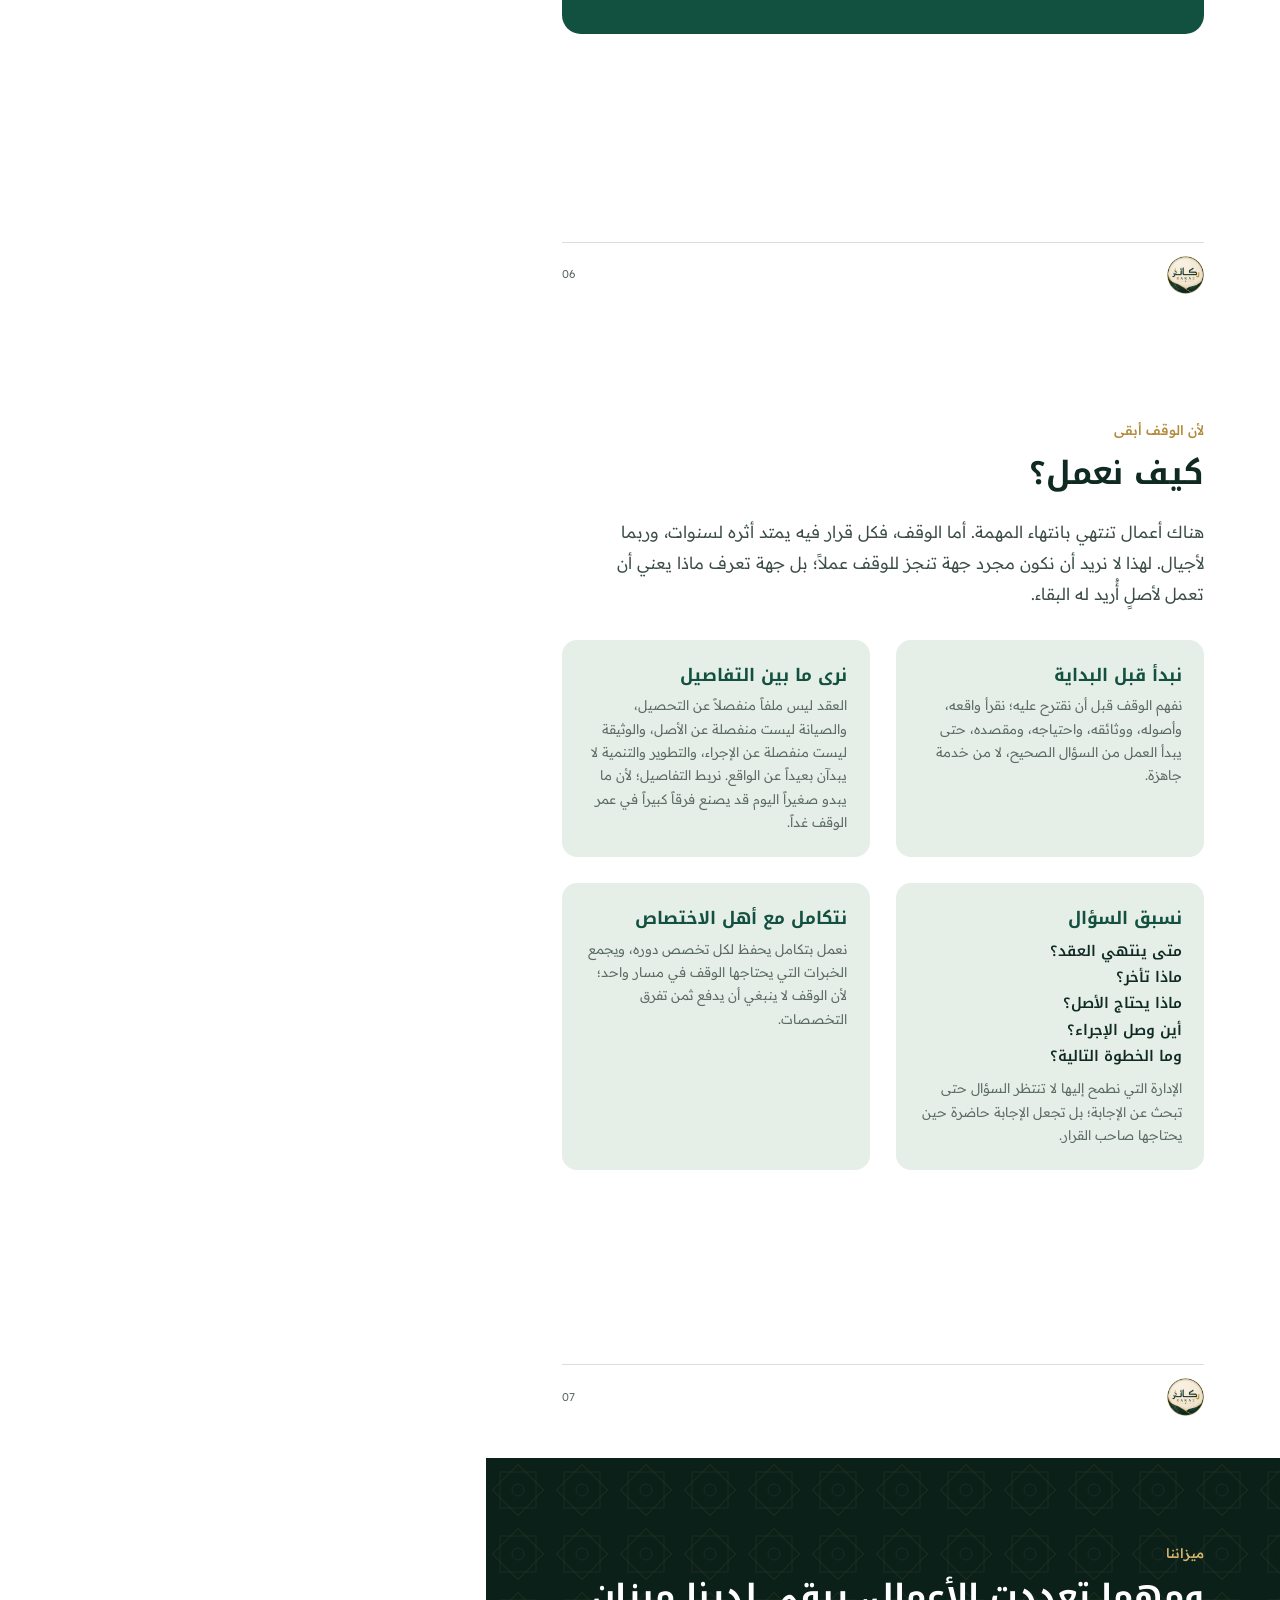
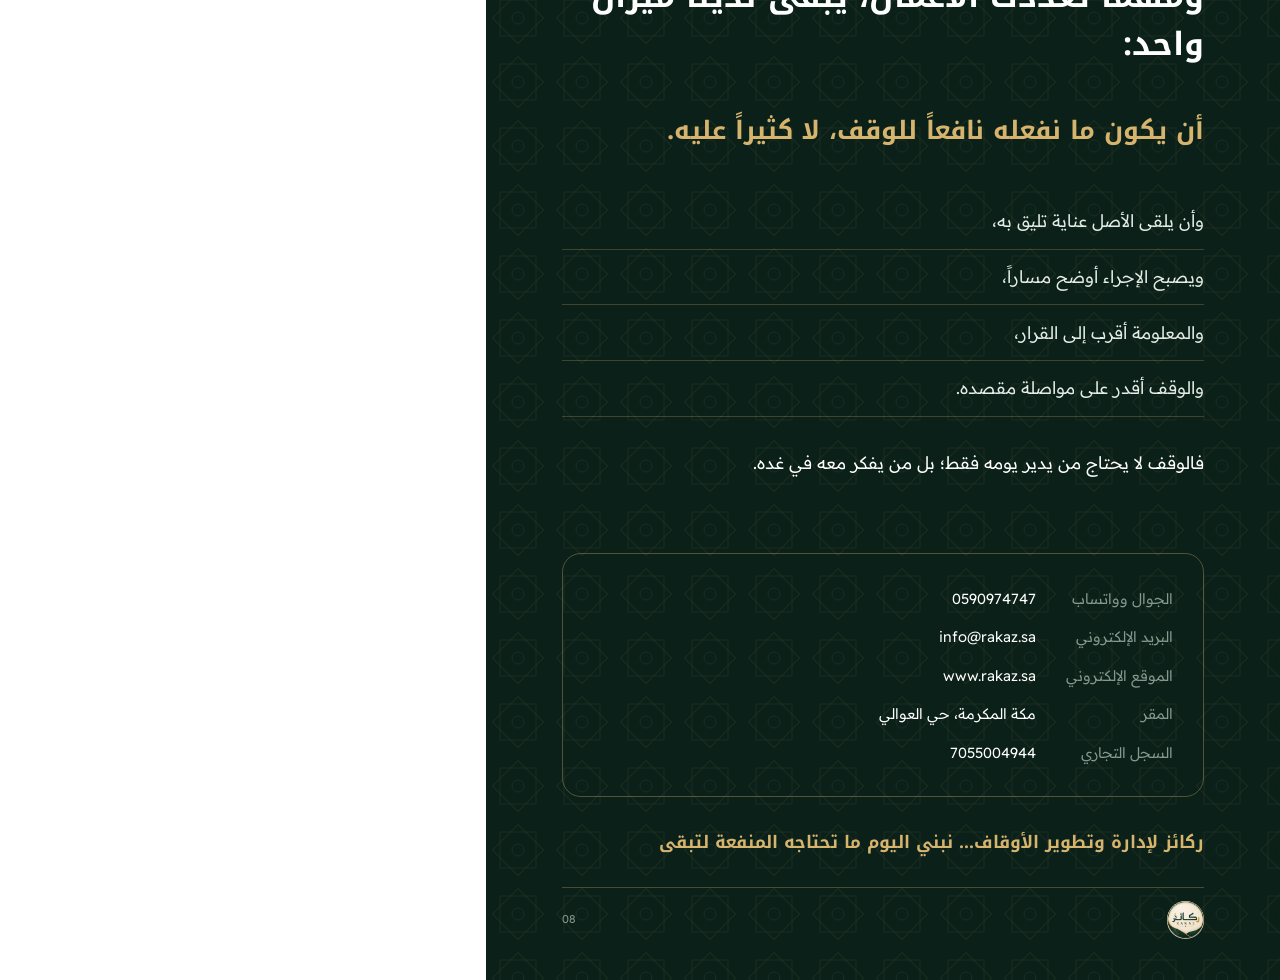
==== commit f7be09fc: "Use the original round logo everywhere; proposal keeps the logo unchanged Co-Authored-By: Claude Opu" ====
--- a/profile-src.html
+++ b/profile-src.html
@@ -16,7 +16,7 @@
 .arch{clip-path:url(#arch)}
 .pat{position:absolute;inset:0;width:100%;height:100%}
 .foot{position:absolute;bottom:11mm;inset-inline:20mm;display:flex;justify-content:space-between;align-items:center;font-size:8.5pt;color:var(--muted);border-top:1px solid var(--line);padding-top:3.5mm}
-.foot img{height:9mm}
+.foot img{height:10mm;width:10mm;border-radius:50%}
 .kicker{font-size:10pt;color:var(--brass);font-weight:500;margin-bottom:2mm}
 h2{font-size:24pt;margin-bottom:5mm}
 .lead{font-size:12.5pt;color:#3c4d46;max-width:160mm}
@@ -29,7 +29,7 @@
 .dark .foot{border-color:rgba(214,180,110,.3);color:#86998f}
 /* cover */
 .cover{display:flex;flex-direction:column}
-.cover .logo{height:24mm;align-self:flex-start}
+.cover .logo{height:28mm;width:28mm;border-radius:50%;align-self:flex-start}
 .cover .photo{position:absolute;top:52mm;left:20mm;width:78mm;height:118mm;background:url(img/hero.jpg) 38% center/cover}
 .cover .txt{margin-top:auto;margin-bottom:14mm;max-width:120mm}
 .cover h1{font-size:30pt;line-height:1.55}
@@ -88,7 +88,7 @@
 <!-- 1 cover -->
 <section class="page dark cover">
   <svg class="pat"><rect width="100%" height="100%" fill="url(#khatam)"/></svg>
-  <img class="logo" src="img/logo-flat-light.png" alt="ركائز">
+  <img class="logo" src="img/logo.jpg" alt="ركائز">
   <div class="photo arch"></div>
   <div class="txt">
     <p style="color:var(--brass-2);font-size:12pt;margin-bottom:4mm">الملف التعريفي</p>
@@ -112,7 +112,7 @@
     <div class="chips"><span>الواقفون</span><span>النظّار</span><span>الأوقاف العائلية والخاصة</span><span>الجهات المالكة أو المشرفة</span></div>
   </div>
   <div class="side-img arch"></div>
-  <div class="foot"><img src="img/logo-flat.png" alt=""><span>02</span></div>
+  <div class="foot"><img src="img/logo.jpg" alt=""><span>02</span></div>
 </section>
 
 <!-- 3 services overview -->
@@ -126,7 +126,7 @@
     <div class="tr"><b>٣</b><div><small>تطوير وتنمية الأوقاف</small><h3>نطوّر وننمّي الوقف</h3><p>نقرأ واقع الوقف أولاً، ونحدد ما يحتاج إلى تحسين في تنظيمه وأعماله وممارساته، وما يملكه من فرص لتنمية أصوله وعوائده، ثم نبني خطوات واقعية تعزز كفاءته، وتنمي قدرته على الاستمرار، وتقربه من مقصده.</p></div></div>
   </div>
   <div class="band"><p>ثلاثة مسارات، وغاية واحدة:</p><p>أصل يُصان، وإجراء يُنجز، ووقف تنمو منفعته.</p></div>
-  <div class="foot"><img src="img/logo-flat.png" alt=""><span>03</span></div>
+  <div class="foot"><img src="img/logo.jpg" alt=""><span>03</span></div>
 </section>
 
 <!-- 4 asset management -->
@@ -145,7 +145,7 @@
     <div><h3>٦. نكون حيث يحتاجنا الوقف</h3><p>نتابع ميدانياً ما يستلزم الحضور، وننسق بين الأطراف ذات العلاقة، ونشرف على ما يتطلب المتابعة من الأصول والصيانة والأعمال والمواقع والاجتماعات؛ ليبقى صاحب الوقف أو الناظر قريباً من التفاصيل، دون أن ينشغل بكل تفاصيلها.</p></div>
   </div>
   <p class="closing">وفي ركائز، لا تنتهي إدارة الأصل عند تأجيره أو تحصيل ريعه. الإدارة عندنا دورة تبدأ بمعرفة الأصل، وتعيش مع تفاصيله، وتسبق احتياجاته؛ حتى يبقى الأصل مصاناً، وريعه متابعاً، ومنفعته ممتدة.</p>
-  <div class="foot"><img src="img/logo-flat.png" alt=""><span>04</span></div>
+  <div class="foot"><img src="img/logo.jpg" alt=""><span>04</span></div>
 </section>
 
 <!-- 5 beyond the asset: procedures -->
@@ -165,7 +165,7 @@
     <li>متابعة الطلبات والاستكمالات عبر الجهات والمنصات ذات العلاقة.</li>
   </ul>
   <p class="closing">نحن لا نملك زمن الجهة؛ لكننا نملك أن نجعل رحلة الإجراء أوضح وأخف على صاحب الوقف.</p>
-  <div class="foot"><img src="img/logo-flat.png" alt=""><span>05</span></div>
+  <div class="foot"><img src="img/logo.jpg" alt=""><span>05</span></div>
 </section>
 
 <!-- 6 development -->
@@ -178,7 +178,7 @@
   <p class="lead">وإذا احتاج الوقف إلى تخصص يتجاوز نطاق عملنا، نصل العمل بأهل الاختصاص الشرعي والقانوني والمالي، ونتابع تكامل المسار؛ حتى تبقى احتياجات الوقف مترابطة ولا تتفرق بين التخصصات.</p>
   <p class="lead">فالتطوير والتنمية عندنا ليسا أن نضيف إلى الوقف أعمالاً أكثر؛ بل أن نجعل ما لديه يعمل بصورة أفضل، ونبحث عما يمكن تنميته فيه، ليستمر بكفاءة أعلى، وينفع بصورة أوسع.</p>
   <div class="band"><p>حين تستقيم التفاصيل، يصبح للوقف مساحة أوسع لينمو.</p><p>هذه رحلة نبني ركائزها اليوم، لتبقى منفعتها غداً.</p></div>
-  <div class="foot"><img src="img/logo-flat.png" alt=""><span>06</span></div>
+  <div class="foot"><img src="img/logo.jpg" alt=""><span>06</span></div>
 </section>
 
 <!-- 7 how we work -->
@@ -192,7 +192,7 @@
     <div><h3>نسبق السؤال</h3><ul class="asks"><li>متى ينتهي العقد؟</li><li>ماذا تأخر؟</li><li>ماذا يحتاج الأصل؟</li><li>أين وصل الإجراء؟</li><li>وما الخطوة التالية؟</li></ul><p>الإدارة التي نطمح إليها لا تنتظر السؤال حتى تبحث عن الإجابة؛ بل تجعل الإجابة حاضرة حين يحتاجها صاحب القرار.</p></div>
     <div><h3>نتكامل مع أهل الاختصاص</h3><p>نعمل بتكامل يحفظ لكل تخصص دوره، ويجمع الخبرات التي يحتاجها الوقف في مسار واحد؛ لأن الوقف لا ينبغي أن يدفع ثمن تفرق التخصصات.</p></div>
   </div>
-  <div class="foot"><img src="img/logo-flat.png" alt=""><span>07</span></div>
+  <div class="foot"><img src="img/logo.jpg" alt=""><span>07</span></div>
 </section>
 
 <!-- 8 closing + contact -->
@@ -216,7 +216,7 @@
     <dt>السجل التجاري</dt><dd>7055004944</dd>
   </dl>
   <p style="margin-top:8mm;font-family:'Noto Kufi Arabic';font-weight:700;color:var(--brass-2);font-size:13pt">ركائز لإدارة وتطوير الأوقاف... نبني اليوم ما تحتاجه المنفعة لتبقى</p>
-  <div class="foot"><img src="img/logo-flat-light.png" alt=""><span>08</span></div>
+  <div class="foot"><img src="img/logo.jpg" alt=""><span>08</span></div>
 </section>
 </body>
 </html>
